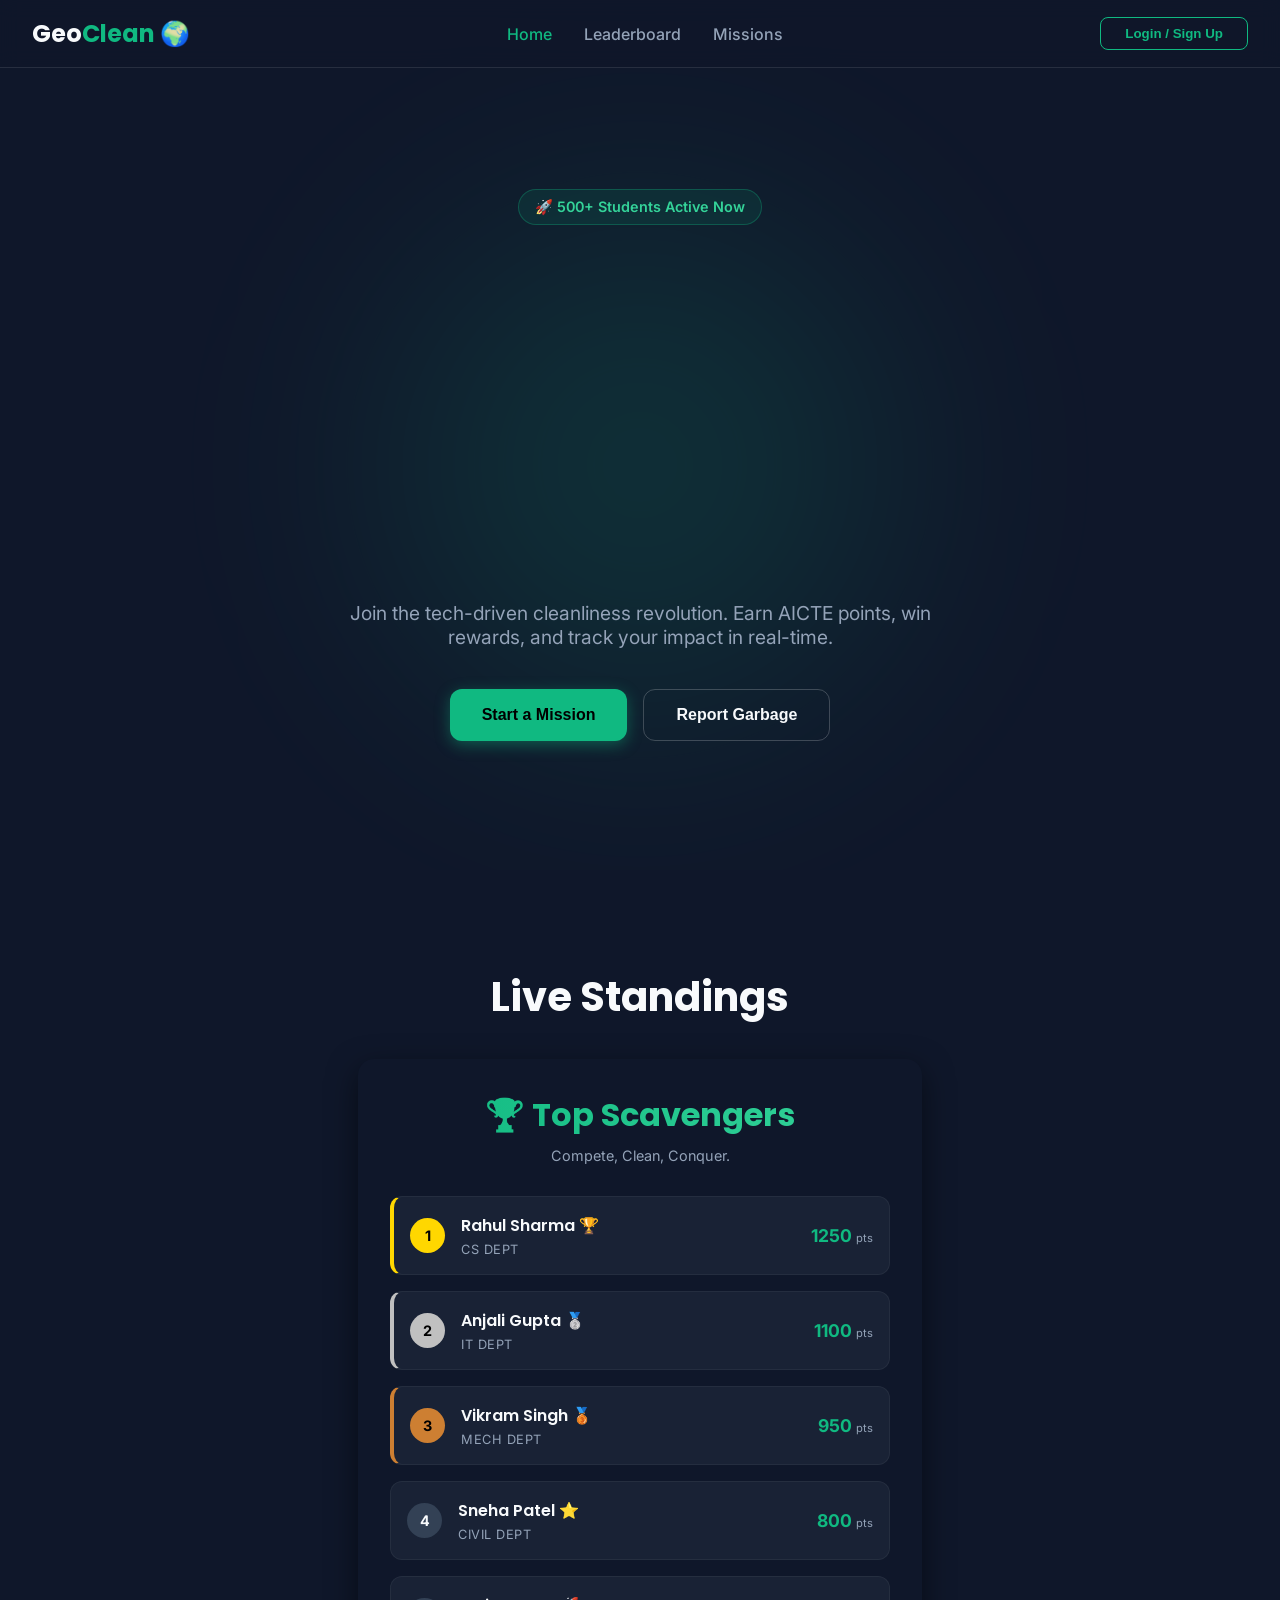
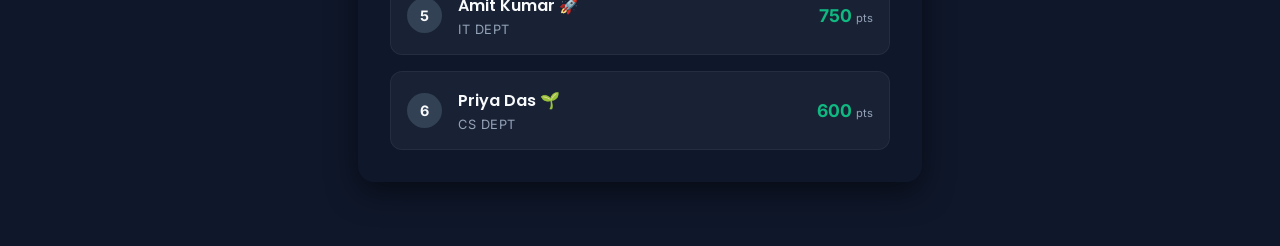
==== index.html @ 72dddaff "First commit - GeoClean Frontend" ====
<!DOCTYPE html>
<html lang="en">
<head>
    <meta charset="UTF-8">
    <meta name="viewport" content="width=device-width, initial-scale=1.0">
    <title>GeoClean | Clean Your City</title>
    
    <link rel="preconnect" href="https://fonts.googleapis.com">
    <link rel="preconnect" href="https://fonts.gstatic.com" crossorigin>
    <link href="https://fonts.googleapis.com/css2?family=Inter:wght@400;500;600&family=Poppins:wght@600;700;800&display=swap" rel="stylesheet">
    
    <link rel="stylesheet" href="style.css">
</head>
<body>

    <nav class="navbar">
        <div class="logo">
            Geo<span class="highlight">Clean</span> 🌍
        </div>
        <div class="nav-links">
            <a href="#home" class="active">Home</a>
            <a href="#leaderboard">Leaderboard</a>
            <a href="#missions">Missions</a>
        </div>
        <button class="login-btn">Login / Sign Up</button>
    </nav>

    <section class="hero-container" id="home">
        <div class="glow-blob"></div>

        <div class="hero-content">
            <span class="badge">🚀 500+ Students Active Now</span>

            <div class="headline-wrapper">
                
                <div class="slogan-slide slide-1">
                    <h1>Clean Your City.<br><span class="gradient-text">Build Your Legacy.</span></h1>
                </div>
                
                <div class="slogan-slide slide-2">
                    <h1>Spot the Waste.<br><span class="gradient-text">Spark the Change.</span></h1>
                </div>
                
                <div class="slogan-slide slide-3">
                    <h1>Report. Clean.<br><span class="gradient-text">Celebrate.</span></h1>
                </div>

                <div class="slogan-slide slide-4">
                    <h1>Together for a<br><span class="gradient-text">Trash-Free Tomorrow.</span></h1>
                </div>

                <div class="slogan-slide slide-5">
                    <h1>Your Click Can<br><span class="gradient-text">Clean the City.</span></h1>
                </div>

                <div class="slogan-slide slide-6">
                    <h1>Turn Garbage<br><span class="gradient-text">Into Glory.</span></h1>
                </div>

                <div class="slogan-slide slide-7">
                    <h1>Be the Hero<br><span class="gradient-text">Your City Needs.</span></h1>
                </div>

            </div>
            <p class="hero-subtext">
                Join the tech-driven cleanliness revolution. Earn AICTE points, 
                win rewards, and track your impact in real-time.
            </p>
            
            <div class="cta-buttons">
                <button class="btn-primary">Start a Mission</button>
                <button class="btn-secondary">Report Garbage</button>
            </div>
        </div>
    </section>

    <section id="leaderboard" class="leaderboard-section">
        <h2 class="section-title">Live Standings</h2>
        
        <div class="leaderboard-container">
            <div class="leaderboard-header">
                <h2>🏆 Top Scavengers</h2>
                <p>Compete, Clean, Conquer.</p>
            </div>
      
            <div class="leaderboard-list">
                <div class="leaderboard-card top-rank gold">
                    <div class="rank-badge">1</div>
                    <div class="user-info">
                        <h3 class="user-name">Rahul Sharma 🏆</h3>
                        <span class="user-dept">CS Dept</span>
                    </div>
                    <div class="user-points">1250 <span>pts</span></div>
                </div>

                <div class="leaderboard-card top-rank silver">
                    <div class="rank-badge">2</div>
                    <div class="user-info">
                        <h3 class="user-name">Anjali Gupta 🥈</h3>
                        <span class="user-dept">IT Dept</span>
                    </div>
                    <div class="user-points">1100 <span>pts</span></div>
                </div>

                <div class="leaderboard-card top-rank bronze">
                    <div class="rank-badge">3</div>
                    <div class="user-info">
                        <h3 class="user-name">Vikram Singh 🥉</h3>
                        <span class="user-dept">Mech Dept</span>
                    </div>
                    <div class="user-points">950 <span>pts</span></div>
                </div>

                <div class="leaderboard-card">
                    <div class="rank-badge">4</div>
                    <div class="user-info">
                        <h3 class="user-name">Sneha Patel ⭐</h3>
                        <span class="user-dept">Civil Dept</span>
                    </div>
                    <div class="user-points">800 <span>pts</span></div>
                </div>

                <div class="leaderboard-card">
                    <div class="rank-badge">5</div>
                    <div class="user-info">
                        <h3 class="user-name">Amit Kumar 🚀</h3>
                        <span class="user-dept">IT Dept</span>
                    </div>
                    <div class="user-points">750 <span>pts</span></div>
                </div>

                <div class="leaderboard-card">
                    <div class="rank-badge">6</div>
                    <div class="user-info">
                        <h3 class="user-name">Priya Das 🌱</h3>
                        <span class="user-dept">CS Dept</span>
                    </div>
                    <div class="user-points">600 <span>pts</span></div>
                </div>

            </div>
        </div>
    </section>

</body>
</html>
---- style.css ----
/* =========================================
   1. GLOBAL VARIABLES & RESET
   ========================================= */
   :root {
    --bg-dark: #0F172A;       /* Slate 900 */
    --primary-green: #10B981; /* Emerald 500 */
    --neon-green: #34D399;    /* Bright Green for Glows */
    --text-white: #F8FAFC;
    --text-gray: #94A3B8;
    --glass-bg: rgba(30, 41, 59, 0.7);
    
    /* Leaderboard Colors */
    --card-bg: #1E293B;       /* Slate 800 */
    --gold: #FFD700;
    --silver: #C0C0C0;
    --bronze: #CD7F32;
}

body {
    margin: 0;
    padding: 0;
    font-family: 'Inter', sans-serif;
    background-color: var(--bg-dark);
    color: var(--text-white);
    overflow-x: hidden;
}

h1, h2, h3 {
    font-family: 'Poppins', sans-serif;
}

/* Scrollbar Styling */
::-webkit-scrollbar { width: 8px; }
::-webkit-scrollbar-track { background: var(--bg-dark); }
::-webkit-scrollbar-thumb { background: var(--primary-green); border-radius: 4px; }


/* =========================================
   2. NAVBAR STYLES
   ========================================= */
.navbar {
    display: flex;
    justify-content: space-between;
    align-items: center;
    padding: 1rem 2rem;
    position: fixed;
    top: 0;
    width: 100%;
    z-index: 1000;
    background: rgba(15, 23, 42, 0.8);
    backdrop-filter: blur(10px);
    border-bottom: 1px solid rgba(255, 255, 255, 0.1);
    box-sizing: border-box;
}

.logo {
    font-family: 'Poppins', sans-serif;
    font-size: 1.5rem;
    font-weight: 700;
    color: var(--text-white);
}

.highlight { color: var(--primary-green); }

.nav-links { display: flex; gap: 2rem; }

.nav-links a {
    text-decoration: none;
    color: var(--text-gray);
    font-weight: 500;
    transition: color 0.3s;
}

.nav-links a:hover, .nav-links a.active { color: var(--primary-green); }

.login-btn {
    background: transparent;
    border: 1px solid var(--primary-green);
    color: var(--primary-green);
    padding: 0.5rem 1.5rem;
    border-radius: 8px;
    cursor: pointer;
    font-weight: 600;
    transition: all 0.3s;
}

.login-btn:hover { background: var(--primary-green); color: #000; }


/* =========================================
   3. HERO SECTION STYLES
   ========================================= */
.hero-container {
    height: 90vh;
    display: flex;
    align-items: center;
    justify-content: center;
    text-align: center;
    position: relative;
    overflow: hidden;
    padding-top: 60px;
}

/* Glowing Background Blob */
.glow-blob {
    position: absolute;
    width: 500px;
    height: 500px;
    background: var(--primary-green);
    border-radius: 50%;
    filter: blur(120px);
    opacity: 0.15;
    z-index: -1;
    animation: float 6s ease-in-out infinite;
}

@keyframes float {
    0% { transform: translateY(0px); }
    50% { transform: translateY(-20px); }
    100% { transform: translateY(0px); }
}

.badge {
    display: inline-block;
    background: rgba(16, 185, 129, 0.1);
    color: var(--neon-green);
    padding: 0.5rem 1rem;
    border-radius: 50px;
    font-size: 0.9rem;
    font-weight: 600;
    margin-bottom: 1.5rem;
    border: 1px solid rgba(16, 185, 129, 0.3);
}

/* =========================================
   4. TEXT ANIMATION (FIXED HEIGHT)
   ========================================= */
.headline-wrapper {
    position: relative;
    height: 320px; /* INCREASED HEIGHT TO FIX OVERLAP */
    width: 100%;
    display: flex;
    justify-content: center;
    align-items: center;
    margin-bottom: 2rem;
}

.slogan-slide {
    position: absolute;
    width: 100%;
    opacity: 0;
    animation: cycleSlogans 28s linear infinite; 
}

h1 {
    font-size: 4rem;
    line-height: 1.2;
    margin: 0;
}

/* Responsive adjustment for smaller screens */
@media (max-width: 1024px) {
    h1 {
        font-size: 3rem;
    }
    .headline-wrapper {
        height: 240px; /* Smaller height for smaller font */
    }
}

.gradient-text {
    background: linear-gradient(to right, #34D399, #22D3EE);
    -webkit-background-clip: text;
    -webkit-text-fill-color: transparent;
}

@keyframes cycleSlogans {
    0% { opacity: 0; transform: translateY(30px) scale(0.9); filter: blur(10px); }
    2% { opacity: 1; transform: translateY(0) scale(1); filter: blur(0); }
    12% { opacity: 1; transform: translateY(0) scale(1); filter: blur(0); }
    14% { opacity: 0; transform: translateY(-30px) scale(1); filter: blur(10px); }
    100% { opacity: 0; transform: translateY(-30px); }
}

.slide-1 { animation-delay: 0s; }
.slide-2 { animation-delay: 4s; }
.slide-3 { animation-delay: 8s; }
.slide-4 { animation-delay: 12s; }
.slide-5 { animation-delay: 16s; }
.slide-6 { animation-delay: 20s; }
.slide-7 { animation-delay: 24s; }


.hero-subtext {
    color: var(--text-gray);
    font-size: 1.2rem;
    max-width: 600px;
    margin: 0 auto 2.5rem auto;
}

.cta-buttons {
    display: flex;
    gap: 1rem;
    justify-content: center;
}

.btn-primary {
    background: var(--primary-green);
    color: #000;
    border: none;
    padding: 1rem 2rem;
    border-radius: 12px;
    font-size: 1rem;
    font-weight: 700;
    cursor: pointer;
    box-shadow: 0 4px 15px rgba(16, 185, 129, 0.4);
    transition: transform 0.2s;
}

.btn-primary:hover { transform: scale(1.05); }

.btn-secondary {
    background: transparent;
    color: var(--text-white);
    border: 1px solid rgba(255,255,255,0.2);
    padding: 1rem 2rem;
    border-radius: 12px;
    font-size: 1rem;
    font-weight: 600;
    cursor: pointer;
    transition: background 0.3s;
}

.btn-secondary:hover { background: rgba(255,255,255,0.1); }


/* =========================================
   5. LEADERBOARD STYLES
   ========================================= */
.leaderboard-section {
    padding: 4rem 1rem;
}

.section-title {
    text-align: center;
    font-size: 2.5rem;
    margin-bottom: 2rem;
}

.leaderboard-container {
    background-color: var(--bg-dark);
    color: var(--text-white);
    padding: 2rem;
    border-radius: 16px;
    max-width: 500px;
    margin: 0 auto;
    box-shadow: 0 10px 30px rgba(0, 0, 0, 0.5);
}

.leaderboard-header {
    text-align: center;
    margin-bottom: 2rem;
}

.leaderboard-header h2 {
    font-size: 2rem;
    margin: 0;
    background: linear-gradient(to right, var(--primary-green), #34d399);
    -webkit-background-clip: text;
    -webkit-text-fill-color: transparent;
    font-weight: 700;
}

.leaderboard-header p {
    color: var(--text-gray);
    font-size: 0.9rem;
    margin-top: 0.5rem;
}

.leaderboard-list {
    display: flex;
    flex-direction: column;
    gap: 1rem;
}

.leaderboard-card {
    display: flex;
    align-items: center;
    background: rgba(30, 41, 59, 0.7);
    backdrop-filter: blur(10px);
    padding: 1rem;
    border-radius: 12px;
    border: 1px solid rgba(255, 255, 255, 0.05);
    transition: transform 0.2s ease, box-shadow 0.2s ease;
    cursor: pointer;
}

.leaderboard-card:hover {
    transform: translateY(-3px);
    box-shadow: 0 5px 15px rgba(16, 185, 129, 0.2);
    border-color: var(--primary-green);
}

.rank-badge {
    width: 35px;
    height: 35px;
    display: flex;
    align-items: center;
    justify-content: center;
    background-color: #334155;
    border-radius: 50%;
    font-weight: bold;
    margin-right: 1rem;
    font-size: 0.9rem;
}

/* Top 3 Special Colors */
.top-rank.gold { border-left: 4px solid var(--gold); }
.top-rank.gold .rank-badge { background-color: var(--gold); color: black; }

.top-rank.silver { border-left: 4px solid var(--silver); }
.top-rank.silver .rank-badge { background-color: var(--silver); color: black; }

.top-rank.bronze { border-left: 4px solid var(--bronze); }
.top-rank.bronze .rank-badge { background-color: var(--bronze); color: black; }

.user-info { flex-grow: 1; }

.user-name {
    margin: 0;
    font-size: 1rem;
    font-weight: 600;
}

.user-dept {
    font-size: 0.8rem;
    color: var(--text-gray);
    text-transform: uppercase;
    letter-spacing: 0.5px;
}

.user-points {
    font-weight: 700;
    color: var(--primary-green);
    font-size: 1.1rem;
}

.user-points span {
    font-size: 0.7rem;
    color: var(--text-gray);
    font-weight: 400;
}
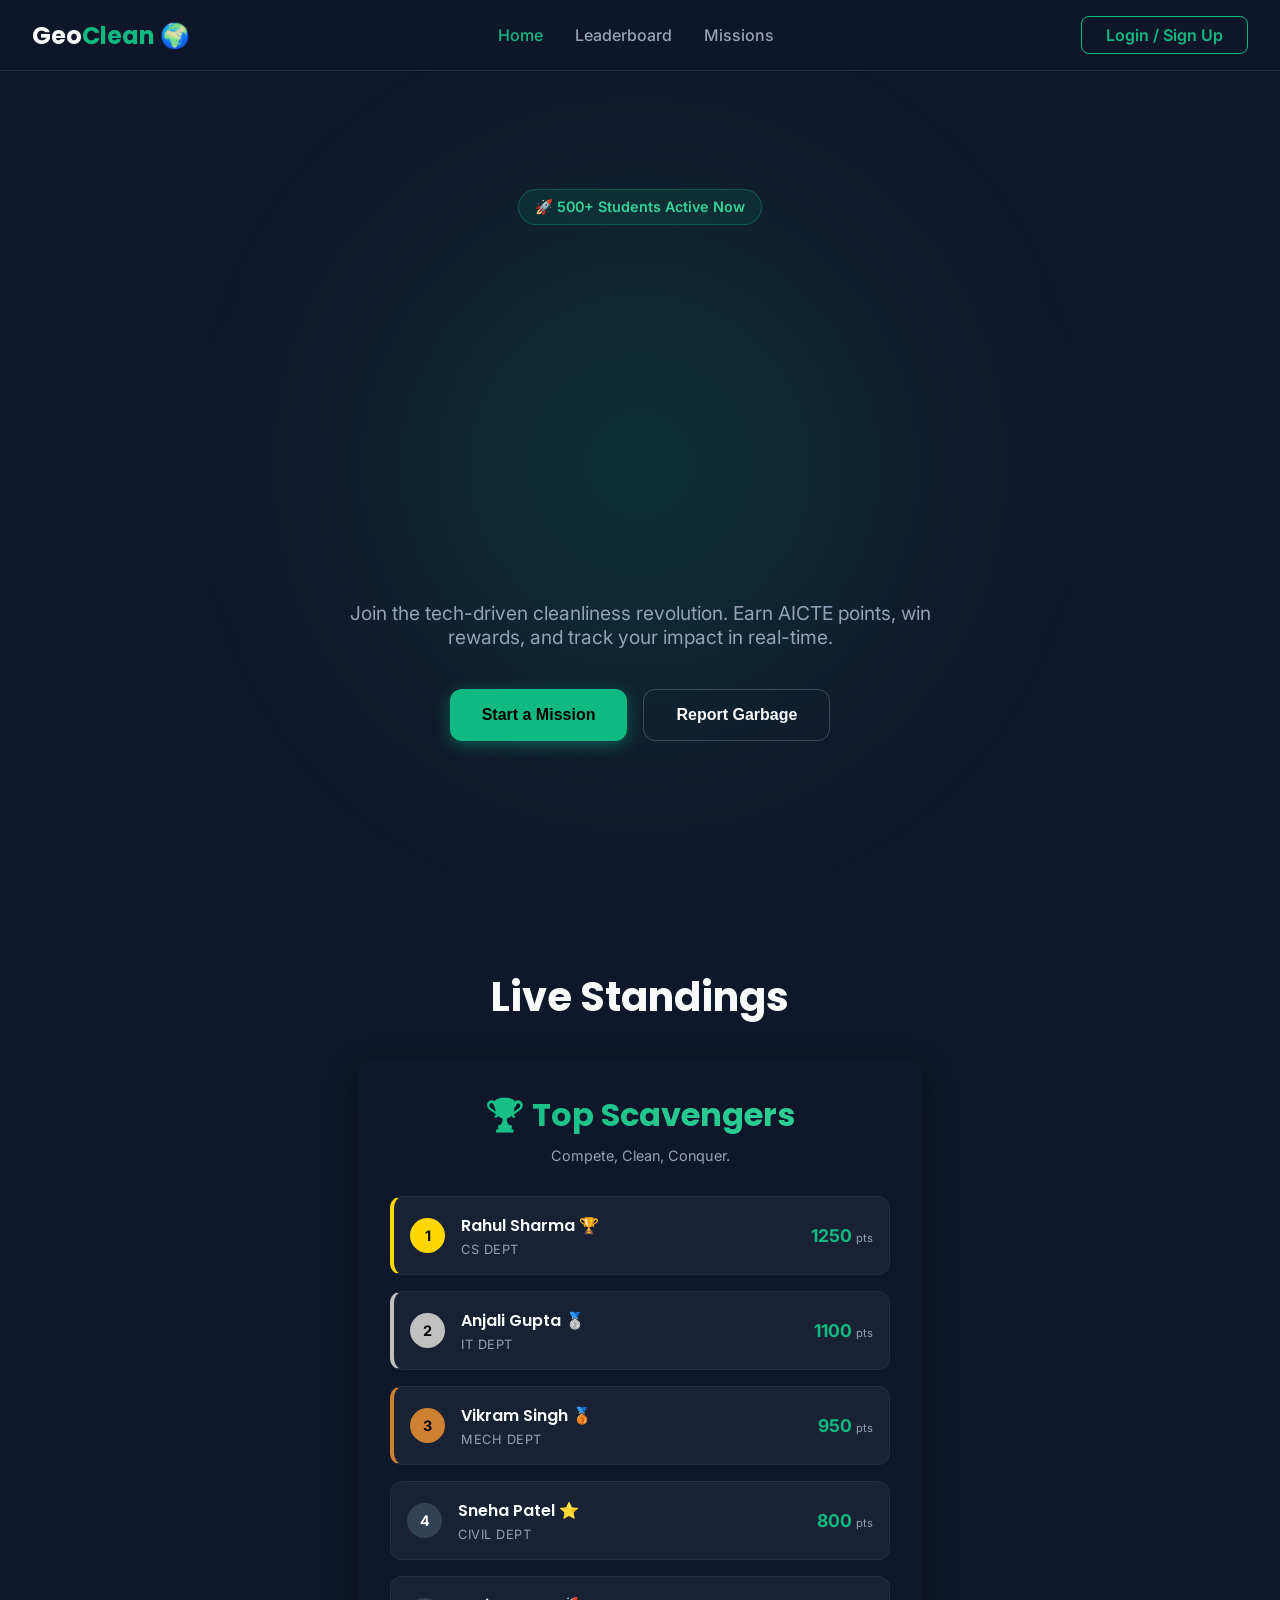
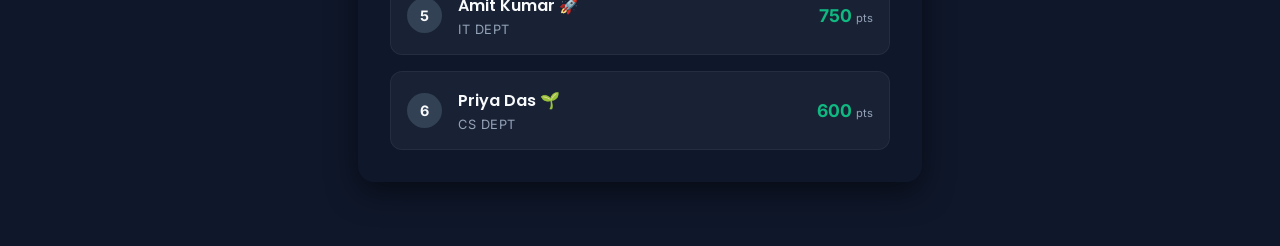
==== commit ffb06d7b: "Added Login and Registration Pages" ====
--- a/index.html
+++ b/index.html
@@ -22,7 +22,7 @@
             <a href="#leaderboard">Leaderboard</a>
             <a href="#missions">Missions</a>
         </div>
-        <button class="login-btn">Login / Sign Up</button>
+        <a href="auth.html" class="login-btn" style="text-decoration: none;">Login / Sign Up</a>
     </nav>
 
     <section class="hero-container" id="home">
--- a/style.css
+++ b/style.css
@@ -82,6 +82,7 @@
     cursor: pointer;
     font-weight: 600;
     transition: all 0.3s;
+    font-family: 'Inter', sans-serif; /* Ensure font matches */
 }
 
 .login-btn:hover { background: var(--primary-green); color: #000; }
@@ -137,7 +138,8 @@
    ========================================= */
 .headline-wrapper {
     position: relative;
-    height: 320px; /* INCREASED HEIGHT TO FIX OVERLAP */
+    /* Height increased to 320px to prevent text overlap */
+    height: 320px; 
     width: 100%;
     display: flex;
     justify-content: center;
@@ -158,14 +160,15 @@
     margin: 0;
 }
 
-/* Responsive adjustment for smaller screens */
+/* Responsive Font Sizes */
 @media (max-width: 1024px) {
-    h1 {
-        font-size: 3rem;
-    }
-    .headline-wrapper {
-        height: 240px; /* Smaller height for smaller font */
-    }
+    h1 { font-size: 3rem; }
+    .headline-wrapper { height: 240px; }
+}
+
+@media (max-width: 768px) {
+    h1 { font-size: 2.5rem; }
+    .headline-wrapper { height: 200px; }
 }
 
 .gradient-text {
@@ -349,4 +352,130 @@
     font-size: 0.7rem;
     color: var(--text-gray);
     font-weight: 400;
+}
+
+
+/* =========================================
+   6. AUTHENTICATION (LOGIN) PAGE STYLES
+   ========================================= */
+
+/* Center everything on the screen */
+.auth-body {
+    height: 100vh;
+    display: flex;
+    align-items: center;
+    justify-content: center;
+    background-color: var(--bg-dark);
+    position: relative;
+    overflow: hidden;
+}
+
+/* Two glow blobs for extra effect */
+.blob-1 { top: -10%; left: -10%; }
+.blob-2 { bottom: -10%; right: -10%; animation-delay: 2s; }
+
+.auth-container {
+    width: 100%;
+    max-width: 400px;
+    padding: 1rem;
+    z-index: 10;
+}
+
+.auth-card {
+    background: rgba(30, 41, 59, 0.6); /* Glass effect */
+    backdrop-filter: blur(20px);
+    border: 1px solid rgba(255, 255, 255, 0.1);
+    padding: 2.5rem;
+    border-radius: 20px;
+    box-shadow: 0 20px 50px rgba(0, 0, 0, 0.5);
+    animation: fadeUp 0.6s ease-out;
+}
+
+@keyframes fadeUp {
+    from { opacity: 0; transform: translateY(20px); }
+    to { opacity: 1; transform: translateY(0); }
+}
+
+.auth-form h2 {
+    margin: 0 0 0.5rem 0;
+    font-size: 1.8rem;
+    color: var(--text-white);
+}
+
+.auth-subtitle {
+    color: var(--text-gray);
+    margin-bottom: 2rem;
+    font-size: 0.9rem;
+}
+
+/* Inputs */
+.input-group {
+    margin-bottom: 1.2rem;
+    text-align: left;
+}
+
+.input-group label {
+    display: block;
+    color: var(--text-gray);
+    font-size: 0.85rem;
+    margin-bottom: 0.5rem;
+}
+
+.input-group input, 
+.input-group select {
+    width: 100%;
+    background: rgba(15, 23, 42, 0.8);
+    border: 1px solid rgba(255, 255, 255, 0.1);
+    padding: 0.8rem;
+    border-radius: 8px;
+    color: white;
+    font-family: 'Inter', sans-serif;
+    outline: none;
+    transition: border-color 0.3s;
+    box-sizing: border-box; /* Fixes padding issues */
+}
+
+.input-group input:focus,
+.input-group select:focus {
+    border-color: var(--primary-green);
+}
+
+/* Button & Links */
+.full-width {
+    width: 100%;
+    margin-top: 1rem;
+    padding: 1rem;
+}
+
+.form-actions {
+    display: flex;
+    justify-content: space-between;
+    align-items: center;
+    font-size: 0.85rem;
+    margin-bottom: 1.5rem;
+    color: var(--text-gray);
+}
+
+.forgot-pass {
+    color: var(--primary-green);
+    text-decoration: none;
+}
+
+.switch-text {
+    text-align: center;
+    margin-top: 1.5rem;
+    font-size: 0.9rem;
+    color: var(--text-gray);
+}
+
+.switch-text a {
+    color: var(--primary-green);
+    font-weight: 600;
+    text-decoration: none;
+    cursor: pointer;
+}
+
+/* Helper Class to Hide Forms */
+.hidden {
+    display: none;
 }
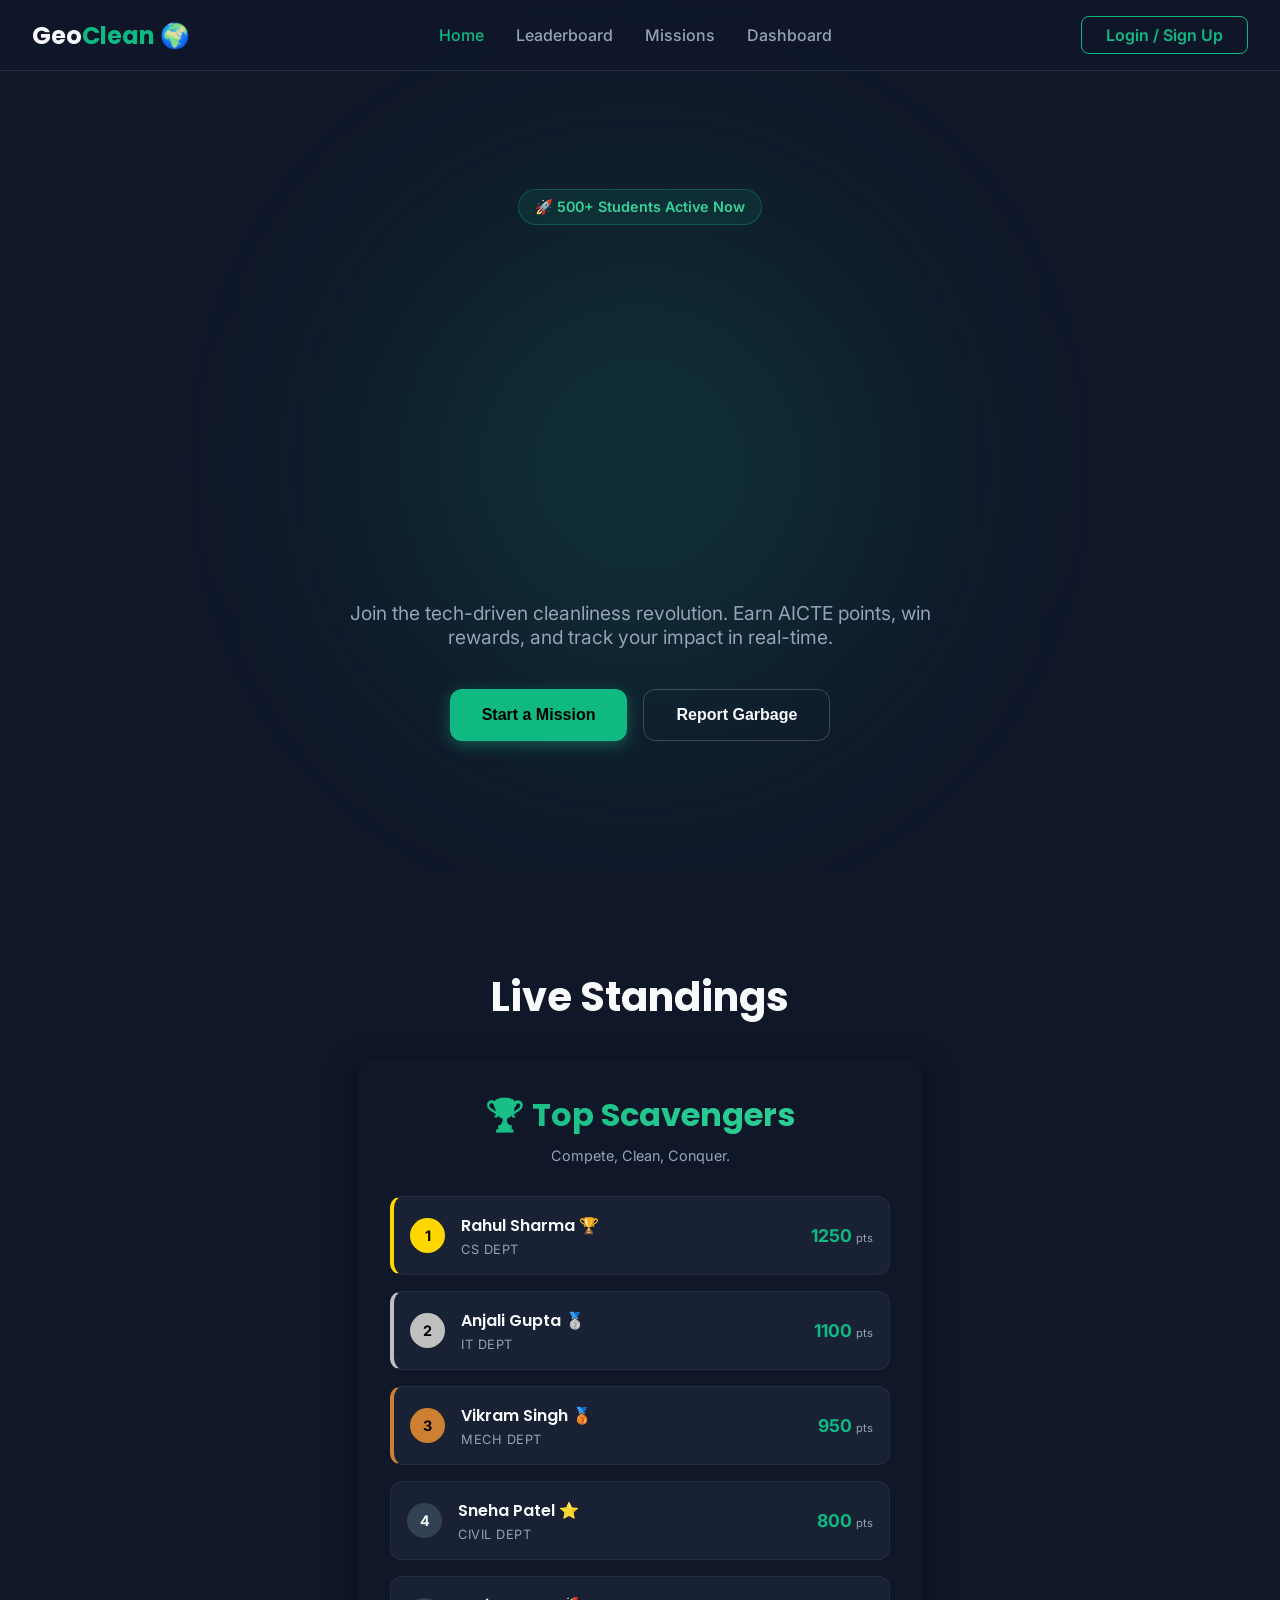
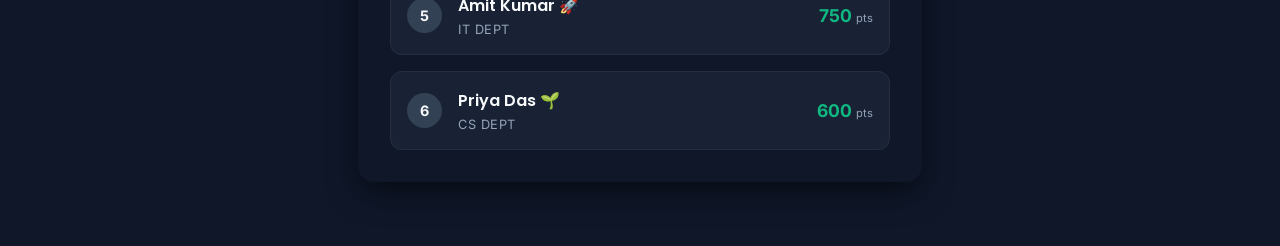
==== commit b974ad88: "Added map.html (Nerul interactive map) and linked in dashboard" ====
--- a/index.html
+++ b/index.html
@@ -21,6 +21,8 @@
             <a href="#home" class="active">Home</a>
             <a href="#leaderboard">Leaderboard</a>
             <a href="#missions">Missions</a>
+            <a href="dashboard.html">Dashboard</a>
+
         </div>
         <a href="auth.html" class="login-btn" style="text-decoration: none;">Login / Sign Up</a>
     </nav>
--- a/style.css
+++ b/style.css
@@ -2,7 +2,7 @@
    1. GLOBAL VARIABLES & RESET
    ========================================= */
    :root {
-    --bg-dark: #0F172A;       /* Slate 900 */
+    --bg-dark: hsl(222, 47%, 11%);       /* Slate 900 */
     --primary-green: #10B981; /* Emerald 500 */
     --neon-green: #34D399;    /* Bright Green for Glows */
     --text-white: #F8FAFC;
@@ -478,4 +478,5 @@
 /* Helper Class to Hide Forms */
 .hidden {
     display: none;
-}+}
+
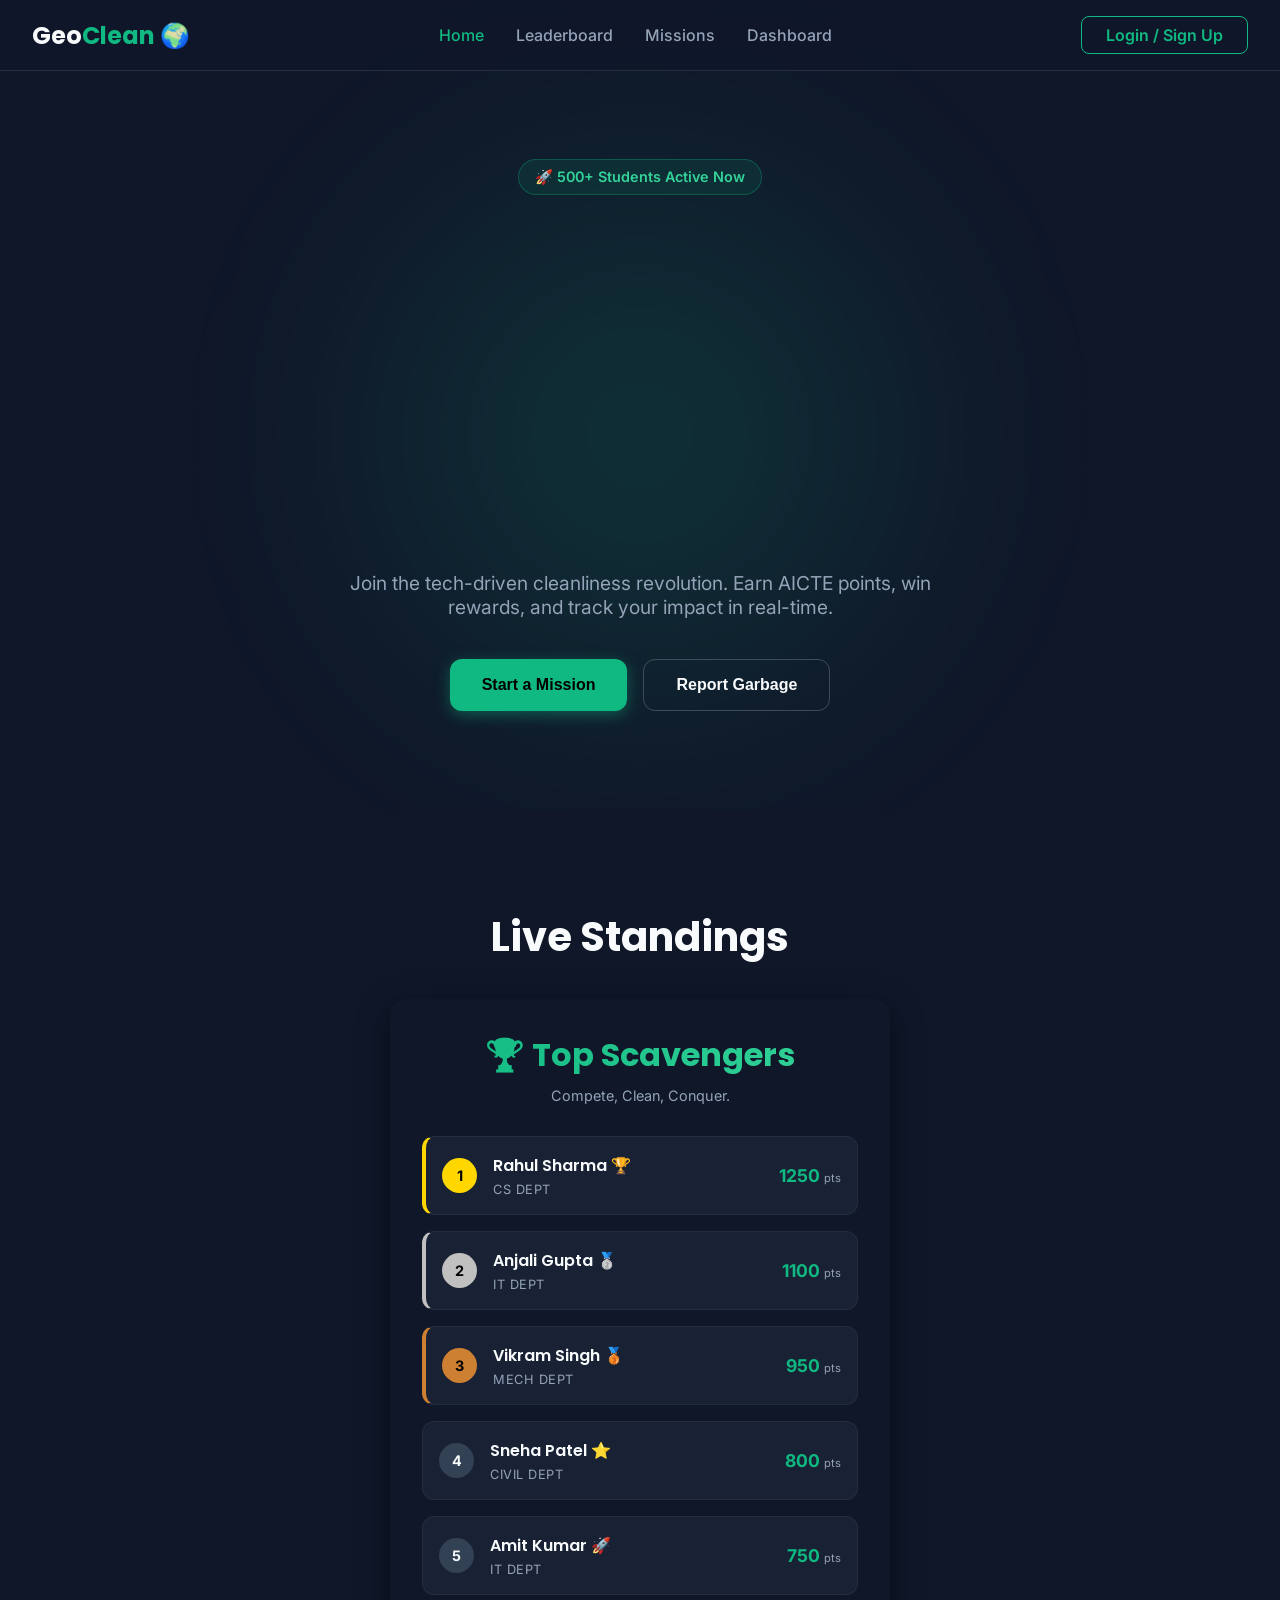
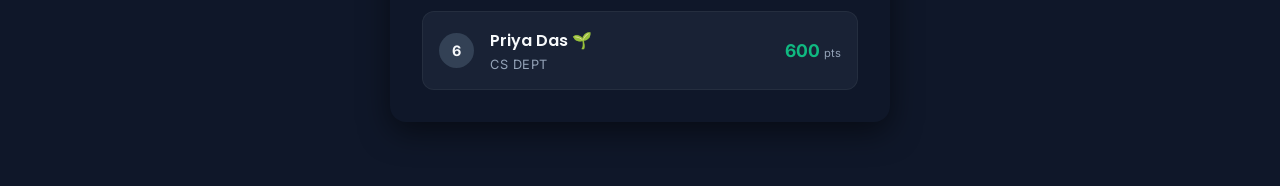
==== commit 2c5d264c: "Changed the stylesheet format and added authentication UI with password validation and error handlin" ====
--- a/index.html
+++ b/index.html
@@ -1,148 +1,173 @@
-<!DOCTYPE html>
+<!doctype html>
 <html lang="en">
-<head>
-    <meta charset="UTF-8">
-    <meta name="viewport" content="width=device-width, initial-scale=1.0">
+  <head>
+    <meta charset="UTF-8" />
+    <meta name="viewport" content="width=device-width, initial-scale=1.0" />
     <title>GeoClean | Clean Your City</title>
-    
-    <link rel="preconnect" href="https://fonts.googleapis.com">
-    <link rel="preconnect" href="https://fonts.gstatic.com" crossorigin>
-    <link href="https://fonts.googleapis.com/css2?family=Inter:wght@400;500;600&family=Poppins:wght@600;700;800&display=swap" rel="stylesheet">
-    
-    <link rel="stylesheet" href="style.css">
-</head>
-<body>
 
+    <link rel="preconnect" href="https://fonts.googleapis.com" />
+    <link rel="preconnect" href="https://fonts.gstatic.com" crossorigin />
+    <link
+      href="https://fonts.googleapis.com/css2?family=Inter:wght@400;500;600&family=Poppins:wght@600;700;800&display=swap"
+      rel="stylesheet"
+    />
+
+    <!-- <link rel="stylesheet" href="style.css"> -->
+    <link rel="stylesheet" href="css/theme.css" />
+    <link rel="stylesheet" href="css/base.css" />
+    <link rel="stylesheet" href="css/components.css" />
+    <link rel="stylesheet" href="css/index.css" />
+  </head>
+  <body>
     <nav class="navbar">
-        <div class="logo">
-            Geo<span class="highlight">Clean</span> 🌍
-        </div>
-        <div class="nav-links">
-            <a href="#home" class="active">Home</a>
-            <a href="#leaderboard">Leaderboard</a>
-            <a href="#missions">Missions</a>
-            <a href="dashboard.html">Dashboard</a>
-
-        </div>
-        <a href="auth.html" class="login-btn" style="text-decoration: none;">Login / Sign Up</a>
+      <div class="logo">Geo<span class="highlight">Clean</span> 🌍</div>
+      <div class="nav-links">
+        <a href="#home" class="active">Home</a>
+        <a href="#leaderboard">Leaderboard</a>
+        <a href="#missions">Missions</a>
+        <a href="dashboard.html">Dashboard</a>
+      </div>
+      <a href="auth.html" class="login-btn" style="text-decoration: none"
+        >Login / Sign Up</a
+      >
     </nav>
 
     <section class="hero-container" id="home">
-        <div class="glow-blob"></div>
+      <div class="glow-blob"></div>
 
-        <div class="hero-content">
-            <span class="badge">🚀 500+ Students Active Now</span>
+      <div class="hero-content">
+        <span class="badge">🚀 500+ Students Active Now</span>
 
-            <div class="headline-wrapper">
-                
-                <div class="slogan-slide slide-1">
-                    <h1>Clean Your City.<br><span class="gradient-text">Build Your Legacy.</span></h1>
-                </div>
-                
-                <div class="slogan-slide slide-2">
-                    <h1>Spot the Waste.<br><span class="gradient-text">Spark the Change.</span></h1>
-                </div>
-                
-                <div class="slogan-slide slide-3">
-                    <h1>Report. Clean.<br><span class="gradient-text">Celebrate.</span></h1>
-                </div>
+        <div class="headline-wrapper">
+          <div class="slogan-slide slide-1">
+            <h1>
+              Clean Your City.<br /><span class="gradient-text"
+                >Build Your Legacy.</span
+              >
+            </h1>
+          </div>
 
-                <div class="slogan-slide slide-4">
-                    <h1>Together for a<br><span class="gradient-text">Trash-Free Tomorrow.</span></h1>
-                </div>
+          <div class="slogan-slide slide-2">
+            <h1>
+              Spot the Waste.<br /><span class="gradient-text"
+                >Spark the Change.</span
+              >
+            </h1>
+          </div>
 
-                <div class="slogan-slide slide-5">
-                    <h1>Your Click Can<br><span class="gradient-text">Clean the City.</span></h1>
-                </div>
+          <div class="slogan-slide slide-3">
+            <h1>
+              Report. Clean.<br /><span class="gradient-text">Celebrate.</span>
+            </h1>
+          </div>
 
-                <div class="slogan-slide slide-6">
-                    <h1>Turn Garbage<br><span class="gradient-text">Into Glory.</span></h1>
-                </div>
+          <div class="slogan-slide slide-4">
+            <h1>
+              Together for a<br /><span class="gradient-text"
+                >Trash-Free Tomorrow.</span
+              >
+            </h1>
+          </div>
 
-                <div class="slogan-slide slide-7">
-                    <h1>Be the Hero<br><span class="gradient-text">Your City Needs.</span></h1>
-                </div>
+          <div class="slogan-slide slide-5">
+            <h1>
+              Your Click Can<br /><span class="gradient-text"
+                >Clean the City.</span
+              >
+            </h1>
+          </div>
 
-            </div>
-            <p class="hero-subtext">
-                Join the tech-driven cleanliness revolution. Earn AICTE points, 
-                win rewards, and track your impact in real-time.
-            </p>
-            
-            <div class="cta-buttons">
-                <button class="btn-primary">Start a Mission</button>
-                <button class="btn-secondary">Report Garbage</button>
-            </div>
+          <div class="slogan-slide slide-6">
+            <h1>
+              Turn Garbage<br /><span class="gradient-text">Into Glory.</span>
+            </h1>
+          </div>
+
+          <div class="slogan-slide slide-7">
+            <h1>
+              Be the Hero<br /><span class="gradient-text"
+                >Your City Needs.</span
+              >
+            </h1>
+          </div>
         </div>
+        <p class="hero-subtext">
+          Join the tech-driven cleanliness revolution. Earn AICTE points, win
+          rewards, and track your impact in real-time.
+        </p>
+
+        <div class="cta-buttons">
+          <button class="btn-primary">Start a Mission</button>
+          <button class="btn-secondary">Report Garbage</button>
+        </div>
+      </div>
     </section>
 
     <section id="leaderboard" class="leaderboard-section">
-        <h2 class="section-title">Live Standings</h2>
-        
-        <div class="leaderboard-container">
-            <div class="leaderboard-header">
-                <h2>🏆 Top Scavengers</h2>
-                <p>Compete, Clean, Conquer.</p>
+      <h2 class="section-title">Live Standings</h2>
+
+      <div class="leaderboard-container">
+        <div class="leaderboard-header">
+          <h2>🏆 Top Scavengers</h2>
+          <p>Compete, Clean, Conquer.</p>
+        </div>
+
+        <div class="leaderboard-list">
+          <div class="leaderboard-card top-rank gold">
+            <div class="rank-badge">1</div>
+            <div class="user-info">
+              <h3 class="user-name">Rahul Sharma 🏆</h3>
+              <span class="user-dept">CS Dept</span>
             </div>
-      
-            <div class="leaderboard-list">
-                <div class="leaderboard-card top-rank gold">
-                    <div class="rank-badge">1</div>
-                    <div class="user-info">
-                        <h3 class="user-name">Rahul Sharma 🏆</h3>
-                        <span class="user-dept">CS Dept</span>
-                    </div>
-                    <div class="user-points">1250 <span>pts</span></div>
-                </div>
+            <div class="user-points">1250 <span>pts</span></div>
+          </div>
 
-                <div class="leaderboard-card top-rank silver">
-                    <div class="rank-badge">2</div>
-                    <div class="user-info">
-                        <h3 class="user-name">Anjali Gupta 🥈</h3>
-                        <span class="user-dept">IT Dept</span>
-                    </div>
-                    <div class="user-points">1100 <span>pts</span></div>
-                </div>
+          <div class="leaderboard-card top-rank silver">
+            <div class="rank-badge">2</div>
+            <div class="user-info">
+              <h3 class="user-name">Anjali Gupta 🥈</h3>
+              <span class="user-dept">IT Dept</span>
+            </div>
+            <div class="user-points">1100 <span>pts</span></div>
+          </div>
 
-                <div class="leaderboard-card top-rank bronze">
-                    <div class="rank-badge">3</div>
-                    <div class="user-info">
-                        <h3 class="user-name">Vikram Singh 🥉</h3>
-                        <span class="user-dept">Mech Dept</span>
-                    </div>
-                    <div class="user-points">950 <span>pts</span></div>
-                </div>
+          <div class="leaderboard-card top-rank bronze">
+            <div class="rank-badge">3</div>
+            <div class="user-info">
+              <h3 class="user-name">Vikram Singh 🥉</h3>
+              <span class="user-dept">Mech Dept</span>
+            </div>
+            <div class="user-points">950 <span>pts</span></div>
+          </div>
 
-                <div class="leaderboard-card">
-                    <div class="rank-badge">4</div>
-                    <div class="user-info">
-                        <h3 class="user-name">Sneha Patel ⭐</h3>
-                        <span class="user-dept">Civil Dept</span>
-                    </div>
-                    <div class="user-points">800 <span>pts</span></div>
-                </div>
+          <div class="leaderboard-card">
+            <div class="rank-badge">4</div>
+            <div class="user-info">
+              <h3 class="user-name">Sneha Patel ⭐</h3>
+              <span class="user-dept">Civil Dept</span>
+            </div>
+            <div class="user-points">800 <span>pts</span></div>
+          </div>
 
-                <div class="leaderboard-card">
-                    <div class="rank-badge">5</div>
-                    <div class="user-info">
-                        <h3 class="user-name">Amit Kumar 🚀</h3>
-                        <span class="user-dept">IT Dept</span>
-                    </div>
-                    <div class="user-points">750 <span>pts</span></div>
-                </div>
+          <div class="leaderboard-card">
+            <div class="rank-badge">5</div>
+            <div class="user-info">
+              <h3 class="user-name">Amit Kumar 🚀</h3>
+              <span class="user-dept">IT Dept</span>
+            </div>
+            <div class="user-points">750 <span>pts</span></div>
+          </div>
 
-                <div class="leaderboard-card">
-                    <div class="rank-badge">6</div>
-                    <div class="user-info">
-                        <h3 class="user-name">Priya Das 🌱</h3>
-                        <span class="user-dept">CS Dept</span>
-                    </div>
-                    <div class="user-points">600 <span>pts</span></div>
-                </div>
-
+          <div class="leaderboard-card">
+            <div class="rank-badge">6</div>
+            <div class="user-info">
+              <h3 class="user-name">Priya Das 🌱</h3>
+              <span class="user-dept">CS Dept</span>
             </div>
+            <div class="user-points">600 <span>pts</span></div>
+          </div>
         </div>
+      </div>
     </section>
-
-</body>
-</html>+  </body>
+</html>
--- a/css/theme.css
+++ b/css/theme.css
@@ -0,0 +1,14 @@
+:root {
+  --bg-dark: hsl(222, 47%, 11%); /* Slate 900 */
+  --primary-green: #10b981; /* Emerald 500 */
+  --neon-green: #34d399; /* Bright Green for Glows */
+  --text-white: #f8fafc;
+  --text-gray: #94a3b8;
+  --glass-bg: rgba(30, 41, 59, 0.7);
+
+  /* Leaderboard Colors */
+  --card-bg: #1e293b; /* Slate 800 */
+  --gold: #ffd700;
+  --silver: #c0c0c0;
+  --bronze: #cd7f32;
+}
--- a/css/base.css
+++ b/css/base.css
@@ -0,0 +1,30 @@
+* {
+  box-sizing: border-box;
+}
+
+body {
+  margin: 0;
+  padding: 0;
+  font-family: "Inter", sans-serif;
+  background-color: var(--bg-dark);
+  color: var(--text-white);
+  overflow-x: hidden;
+}
+
+h1,
+h2,
+h3 {
+  font-family: "Poppins", sans-serif;
+}
+
+/* Scrollbar Styling */
+::-webkit-scrollbar {
+  width: 8px;
+}
+::-webkit-scrollbar-track {
+  background: var(--bg-dark);
+}
+::-webkit-scrollbar-thumb {
+  background: var(--primary-green);
+  border-radius: 4px;
+}
--- a/css/components.css
+++ b/css/components.css
@@ -0,0 +1,59 @@
+.navbar {
+  display: flex;
+  justify-content: space-between;
+  align-items: center;
+  padding: 1rem 2rem;
+  position: fixed;
+  top: 0;
+  width: 100%;
+  z-index: 1000;
+  background: rgba(15, 23, 42, 0.8);
+  backdrop-filter: blur(10px);
+  border-bottom: 1px solid rgba(255, 255, 255, 0.1);
+  box-sizing: border-box;
+}
+
+.logo {
+  font-family: "Poppins", sans-serif;
+  font-size: 1.5rem;
+  font-weight: 700;
+  color: var(--text-white);
+}
+
+.highlight {
+  color: var(--primary-green);
+}
+
+.nav-links {
+  display: flex;
+  gap: 2rem;
+}
+
+.nav-links a {
+  text-decoration: none;
+  color: var(--text-gray);
+  font-weight: 500;
+  transition: color 0.3s;
+}
+
+.nav-links a:hover,
+.nav-links a.active {
+  color: var(--primary-green);
+}
+
+.login-btn {
+  background: transparent;
+  border: 1px solid var(--primary-green);
+  color: var(--primary-green);
+  padding: 0.5rem 1.5rem;
+  border-radius: 8px;
+  cursor: pointer;
+  font-weight: 600;
+  transition: all 0.3s;
+  font-family: "Inter", sans-serif; /* Ensure font matches */
+}
+
+.login-btn:hover {
+  background: var(--primary-green);
+  color: #000;
+}
--- a/css/index.css
+++ b/css/index.css
@@ -0,0 +1,324 @@
+.hero-container {
+  height: 90vh;
+  display: flex;
+  align-items: center;
+  justify-content: center;
+  text-align: center;
+  position: relative;
+  overflow: hidden;
+  padding-top: 60px;
+}
+
+/* Glowing Background Blob */
+.glow-blob {
+  position: absolute;
+  width: 500px;
+  height: 500px;
+  background: var(--primary-green);
+  border-radius: 50%;
+  filter: blur(120px);
+  opacity: 0.15;
+  z-index: -1;
+  animation: float 6s ease-in-out infinite;
+}
+
+@keyframes float {
+  0% {
+    transform: translateY(0px);
+  }
+  50% {
+    transform: translateY(-20px);
+  }
+  100% {
+    transform: translateY(0px);
+  }
+}
+
+.badge {
+  display: inline-block;
+  background: rgba(16, 185, 129, 0.1);
+  color: var(--neon-green);
+  padding: 0.5rem 1rem;
+  border-radius: 50px;
+  font-size: 0.9rem;
+  font-weight: 600;
+  margin-bottom: 1.5rem;
+  border: 1px solid rgba(16, 185, 129, 0.3);
+}
+
+.headline-wrapper {
+  position: relative;
+  /* Height increased to 320px to prevent text overlap */
+  height: 320px;
+  width: 100%;
+  display: flex;
+  justify-content: center;
+  align-items: center;
+  margin-bottom: 2rem;
+}
+
+.slogan-slide {
+  position: absolute;
+  width: 100%;
+  opacity: 0;
+  animation: cycleSlogans 28s linear infinite;
+}
+
+/* h1 {
+    font-size: 4rem;
+    line-height: 1.2;
+    margin: 0;
+} */
+
+/* Responsive Font Sizes */
+@media (max-width: 1024px) {
+  h1 {
+    font-size: 3rem;
+  }
+  .headline-wrapper {
+    height: 240px;
+  }
+}
+
+@media (max-width: 768px) {
+  h1 {
+    font-size: 2.5rem;
+  }
+  .headline-wrapper {
+    height: 200px;
+  }
+}
+
+.gradient-text {
+  background: linear-gradient(to right, #34d399, #22d3ee);
+  -webkit-background-clip: text;
+  -webkit-text-fill-color: transparent;
+}
+
+@keyframes cycleSlogans {
+  0% {
+    opacity: 0;
+    transform: translateY(30px) scale(0.9);
+    filter: blur(10px);
+  }
+  2% {
+    opacity: 1;
+    transform: translateY(0) scale(1);
+    filter: blur(0);
+  }
+  12% {
+    opacity: 1;
+    transform: translateY(0) scale(1);
+    filter: blur(0);
+  }
+  14% {
+    opacity: 0;
+    transform: translateY(-30px) scale(1);
+    filter: blur(10px);
+  }
+  100% {
+    opacity: 0;
+    transform: translateY(-30px);
+  }
+}
+
+.slide-1 {
+  animation-delay: 0s;
+}
+.slide-2 {
+  animation-delay: 4s;
+}
+.slide-3 {
+  animation-delay: 8s;
+}
+.slide-4 {
+  animation-delay: 12s;
+}
+.slide-5 {
+  animation-delay: 16s;
+}
+.slide-6 {
+  animation-delay: 20s;
+}
+.slide-7 {
+  animation-delay: 24s;
+}
+
+.hero-subtext {
+  color: var(--text-gray);
+  font-size: 1.2rem;
+  max-width: 600px;
+  margin: 0 auto 2.5rem auto;
+}
+
+.cta-buttons {
+  display: flex;
+  gap: 1rem;
+  justify-content: center;
+}
+
+.btn-primary {
+  background: var(--primary-green);
+  color: #000;
+  border: none;
+  padding: 1rem 2rem;
+  border-radius: 12px;
+  font-size: 1rem;
+  font-weight: 700;
+  cursor: pointer;
+  box-shadow: 0 4px 15px rgba(16, 185, 129, 0.4);
+  transition: transform 0.2s;
+}
+
+.btn-primary:hover {
+  transform: scale(1.05);
+}
+
+.btn-secondary {
+  background: transparent;
+  color: var(--text-white);
+  border: 1px solid rgba(255, 255, 255, 0.2);
+  padding: 1rem 2rem;
+  border-radius: 12px;
+  font-size: 1rem;
+  font-weight: 600;
+  cursor: pointer;
+  transition: background 0.3s;
+}
+
+.btn-secondary:hover {
+  background: rgba(255, 255, 255, 0.1);
+}
+
+.leaderboard-section {
+  padding: 4rem 1rem;
+}
+
+.section-title {
+  text-align: center;
+  font-size: 2.5rem;
+  margin-bottom: 2rem;
+}
+
+.leaderboard-container {
+  background-color: var(--bg-dark);
+  color: var(--text-white);
+  padding: 2rem;
+  border-radius: 16px;
+  max-width: 500px;
+  margin: 0 auto;
+  box-shadow: 0 10px 30px rgba(0, 0, 0, 0.5);
+}
+
+.leaderboard-header {
+  text-align: center;
+  margin-bottom: 2rem;
+}
+
+.leaderboard-header h2 {
+  font-size: 2rem;
+  margin: 0;
+  background: linear-gradient(to right, var(--primary-green), #34d399);
+  -webkit-background-clip: text;
+  -webkit-text-fill-color: transparent;
+  font-weight: 700;
+}
+
+.leaderboard-header p {
+  color: var(--text-gray);
+  font-size: 0.9rem;
+  margin-top: 0.5rem;
+}
+
+.leaderboard-list {
+  display: flex;
+  flex-direction: column;
+  gap: 1rem;
+}
+
+.leaderboard-card {
+  display: flex;
+  align-items: center;
+  background: rgba(30, 41, 59, 0.7);
+  backdrop-filter: blur(10px);
+  padding: 1rem;
+  border-radius: 12px;
+  border: 1px solid rgba(255, 255, 255, 0.05);
+  transition:
+    transform 0.2s ease,
+    box-shadow 0.2s ease;
+  cursor: pointer;
+}
+
+.leaderboard-card:hover {
+  transform: translateY(-3px);
+  box-shadow: 0 5px 15px rgba(16, 185, 129, 0.2);
+  border-color: var(--primary-green);
+}
+
+.rank-badge {
+  width: 35px;
+  height: 35px;
+  display: flex;
+  align-items: center;
+  justify-content: center;
+  background-color: #334155;
+  border-radius: 50%;
+  font-weight: bold;
+  margin-right: 1rem;
+  font-size: 0.9rem;
+}
+
+/* Top 3 Special Colors */
+.top-rank.gold {
+  border-left: 4px solid var(--gold);
+}
+.top-rank.gold .rank-badge {
+  background-color: var(--gold);
+  color: black;
+}
+
+.top-rank.silver {
+  border-left: 4px solid var(--silver);
+}
+.top-rank.silver .rank-badge {
+  background-color: var(--silver);
+  color: black;
+}
+
+.top-rank.bronze {
+  border-left: 4px solid var(--bronze);
+}
+.top-rank.bronze .rank-badge {
+  background-color: var(--bronze);
+  color: black;
+}
+
+.user-info {
+  flex-grow: 1;
+}
+
+.user-name {
+  margin: 0;
+  font-size: 1rem;
+  font-weight: 600;
+}
+
+.user-dept {
+  font-size: 0.8rem;
+  color: var(--text-gray);
+  text-transform: uppercase;
+  letter-spacing: 0.5px;
+}
+
+.user-points {
+  font-weight: 700;
+  color: var(--primary-green);
+  font-size: 1.1rem;
+}
+
+.user-points span {
+  font-size: 0.7rem;
+  color: var(--text-gray);
+  font-weight: 400;
+}
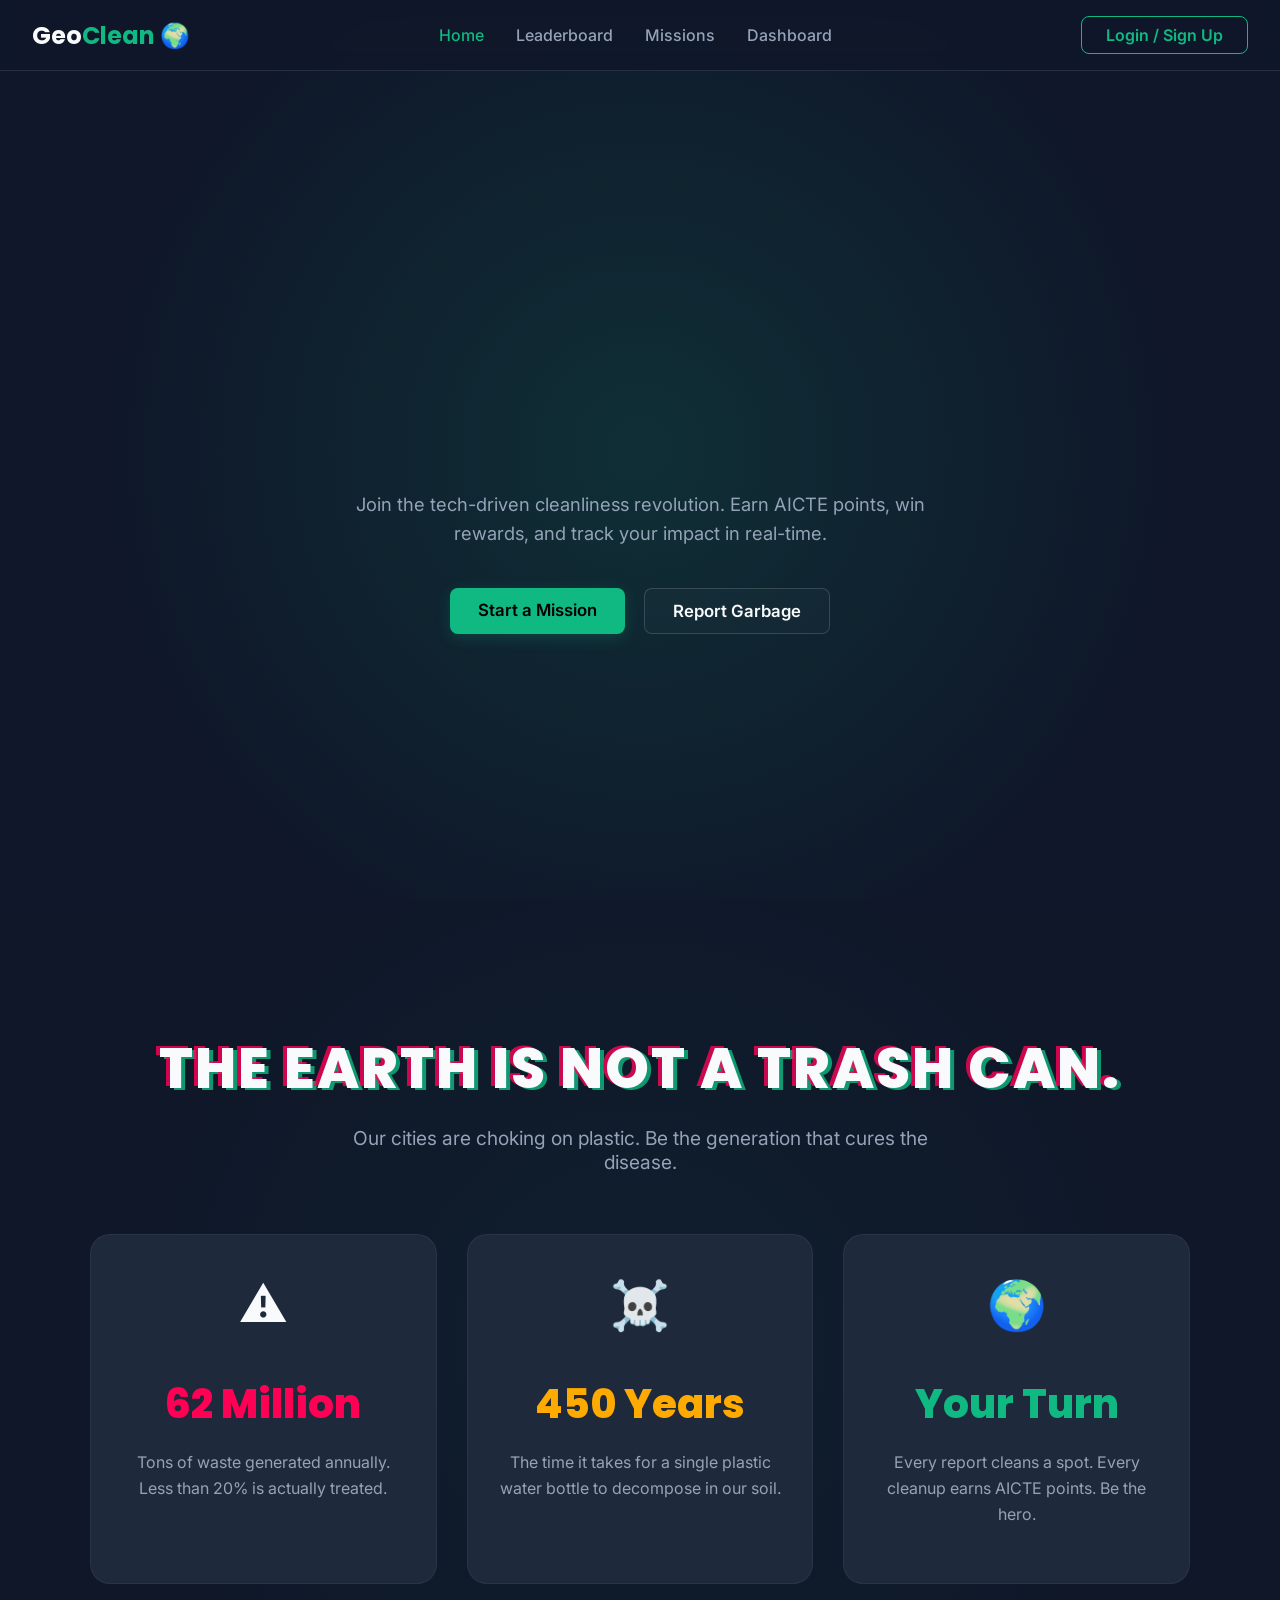
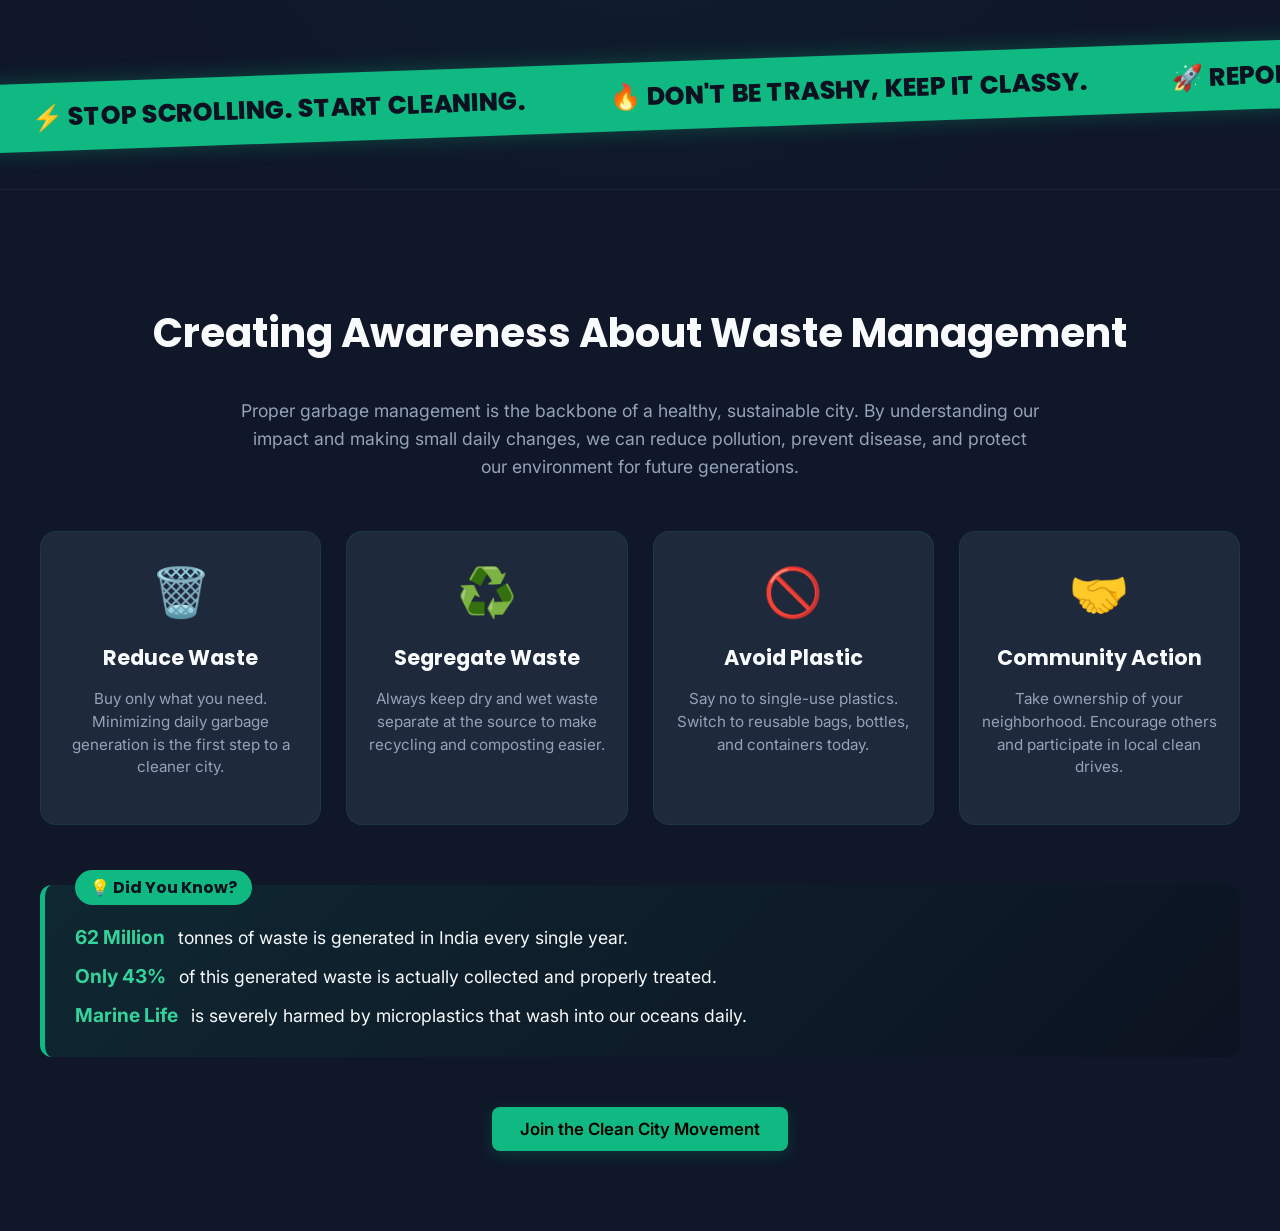
==== commit 8d287e0e: "Fixed bugs and added Awareness Section" ====
--- a/index.html
+++ b/index.html
@@ -12,7 +12,6 @@
       rel="stylesheet"
     />
 
-    <!-- <link rel="stylesheet" href="style.css"> -->
     <link rel="stylesheet" href="css/theme.css" />
     <link rel="stylesheet" href="css/base.css" />
     <link rel="stylesheet" href="css/components.css" />
@@ -23,151 +22,148 @@
       <div class="logo">Geo<span class="highlight">Clean</span> 🌍</div>
       <div class="nav-links">
         <a href="#home" class="active">Home</a>
-        <a href="#leaderboard">Leaderboard</a>
-        <a href="#missions">Missions</a>
+        <a href="leaderboard.html">Leaderboard</a>
+        <a href="missions.html">Missions</a>
         <a href="dashboard.html">Dashboard</a>
       </div>
-      <a href="auth.html" class="login-btn" style="text-decoration: none"
-        >Login / Sign Up</a
-      >
+      <a href="auth.html" class="login-btn" style="text-decoration: none">Login / Sign Up</a>
     </nav>
 
     <section class="hero-container" id="home">
       <div class="glow-blob"></div>
-
       <div class="hero-content">
-        <span class="badge">🚀 500+ Students Active Now</span>
 
         <div class="headline-wrapper">
           <div class="slogan-slide slide-1">
-            <h1>
-              Clean Your City.<br /><span class="gradient-text"
-                >Build Your Legacy.</span
-              >
-            </h1>
+            <h1>Clean Your City.<br /><span class="gradient-text">Build Your Legacy.</span></h1>
           </div>
-
           <div class="slogan-slide slide-2">
-            <h1>
-              Spot the Waste.<br /><span class="gradient-text"
-                >Spark the Change.</span
-              >
-            </h1>
+            <h1>Spot the Waste.<br /><span class="gradient-text">Spark the Change.</span></h1>
           </div>
-
           <div class="slogan-slide slide-3">
-            <h1>
-              Report. Clean.<br /><span class="gradient-text">Celebrate.</span>
-            </h1>
+            <h1>Report. Clean.<br /><span class="gradient-text">Celebrate.</span></h1>
           </div>
-
           <div class="slogan-slide slide-4">
-            <h1>
-              Together for a<br /><span class="gradient-text"
-                >Trash-Free Tomorrow.</span
-              >
-            </h1>
+            <h1>Together for a<br /><span class="gradient-text">Trash-Free Tomorrow.</span></h1>
           </div>
-
           <div class="slogan-slide slide-5">
-            <h1>
-              Your Click Can<br /><span class="gradient-text"
-                >Clean the City.</span
-              >
-            </h1>
+            <h1>Your Click Can<br /><span class="gradient-text">Clean the City.</span></h1>
           </div>
-
           <div class="slogan-slide slide-6">
-            <h1>
-              Turn Garbage<br /><span class="gradient-text">Into Glory.</span>
-            </h1>
+            <h1>Turn Garbage<br /><span class="gradient-text">Into Glory.</span></h1>
           </div>
-
           <div class="slogan-slide slide-7">
-            <h1>
-              Be the Hero<br /><span class="gradient-text"
-                >Your City Needs.</span
-              >
-            </h1>
+            <h1>Be the Hero<br /><span class="gradient-text">Your City Needs.</span></h1>
           </div>
         </div>
+        
         <p class="hero-subtext">
           Join the tech-driven cleanliness revolution. Earn AICTE points, win
           rewards, and track your impact in real-time.
         </p>
 
         <div class="cta-buttons">
-          <button class="btn-primary">Start a Mission</button>
+          <a href="missions.html" class="btn-primary">Start a Mission</a>
           <button class="btn-secondary">Report Garbage</button>
         </div>
       </div>
     </section>
 
-    <section id="leaderboard" class="leaderboard-section">
-      <h2 class="section-title">Live Standings</h2>
+    <section class="awareness-section">
+      <div class="awareness-header">
+        <h2 class="glitch-title" data-text="THE EARTH IS NOT A TRASH CAN.">THE EARTH IS NOT A TRASH CAN.</h2>
+        <p class="awareness-subtitle">Our cities are choking on plastic. Be the generation that cures the disease.</p>
+      </div>
 
-      <div class="leaderboard-container">
-        <div class="leaderboard-header">
-          <h2>🏆 Top Scavengers</h2>
-          <p>Compete, Clean, Conquer.</p>
+      <div class="impact-grid">
+        <div class="impact-card danger-glow">
+          <div class="icon-wrapper">⚠️</div>
+          <h3 class="impact-number">62 Million</h3>
+          <p class="impact-text">Tons of waste generated annually. Less than 20% is actually treated.</p>
         </div>
+        <div class="impact-card warning-glow">
+          <div class="icon-wrapper">☠️</div>
+          <h3 class="impact-number">450 Years</h3>
+          <p class="impact-text">The time it takes for a single plastic water bottle to decompose in our soil.</p>
+        </div>
+        <div class="impact-card action-glow">
+          <div class="icon-wrapper">🌍</div>
+          <h3 class="impact-number">Your Turn</h3>
+          <p class="impact-text">Every report cleans a spot. Every cleanup earns AICTE points. Be the hero.</p>
+        </div>
+      </div>
 
-        <div class="leaderboard-list">
-          <div class="leaderboard-card top-rank gold">
-            <div class="rank-badge">1</div>
-            <div class="user-info">
-              <h3 class="user-name">Rahul Sharma 🏆</h3>
-              <span class="user-dept">CS Dept</span>
-            </div>
-            <div class="user-points">1250 <span>pts</span></div>
-          </div>
-
-          <div class="leaderboard-card top-rank silver">
-            <div class="rank-badge">2</div>
-            <div class="user-info">
-              <h3 class="user-name">Anjali Gupta 🥈</h3>
-              <span class="user-dept">IT Dept</span>
-            </div>
-            <div class="user-points">1100 <span>pts</span></div>
-          </div>
-
-          <div class="leaderboard-card top-rank bronze">
-            <div class="rank-badge">3</div>
-            <div class="user-info">
-              <h3 class="user-name">Vikram Singh 🥉</h3>
-              <span class="user-dept">Mech Dept</span>
-            </div>
-            <div class="user-points">950 <span>pts</span></div>
-          </div>
-
-          <div class="leaderboard-card">
-            <div class="rank-badge">4</div>
-            <div class="user-info">
-              <h3 class="user-name">Sneha Patel ⭐</h3>
-              <span class="user-dept">Civil Dept</span>
-            </div>
-            <div class="user-points">800 <span>pts</span></div>
-          </div>
-
-          <div class="leaderboard-card">
-            <div class="rank-badge">5</div>
-            <div class="user-info">
-              <h3 class="user-name">Amit Kumar 🚀</h3>
-              <span class="user-dept">IT Dept</span>
-            </div>
-            <div class="user-points">750 <span>pts</span></div>
-          </div>
-
-          <div class="leaderboard-card">
-            <div class="rank-badge">6</div>
-            <div class="user-info">
-              <h3 class="user-name">Priya Das 🌱</h3>
-              <span class="user-dept">CS Dept</span>
-            </div>
-            <div class="user-points">600 <span>pts</span></div>
-          </div>
+      <div class="crazy-marquee">
+        <div class="marquee-track">
+          <span>⚡ STOP SCROLLING. START CLEANING.</span>
+          <span>🔥 DON'T BE TRASHY, KEEP IT CLASSY.</span>
+          <span>🚀 REPORT. CLEAN. CONQUER.</span>
+          <span>🌍 YOUR CLICKS CURE THE CITY.</span>
+          <span>⚡ STOP SCROLLING. START CLEANING.</span>
+          <span>🔥 DON'T BE TRASHY, KEEP IT CLASSY.</span>
+          <span>🚀 REPORT. CLEAN. CONQUER.</span>
+          <span>🌍 YOUR CLICKS CURE THE CITY.</span>
         </div>
       </div>
     </section>
+
+    <section id="awareness" class="edu-awareness-section">
+      <div class="container">
+        <div class="section-header text-center">
+          <h2 class="section-title">Creating Awareness About Waste Management</h2>
+          <p class="section-description">
+            Proper garbage management is the backbone of a healthy, sustainable city. 
+            By understanding our impact and making small daily changes, we can reduce pollution, 
+            prevent disease, and protect our environment for future generations.
+          </p>
+        </div>
+
+        <div class="awareness-grid">
+          <div class="awareness-card">
+            <div class="card-icon">🗑️</div>
+            <h3>Reduce Waste</h3>
+            <p>Buy only what you need. Minimizing daily garbage generation is the first step to a cleaner city.</p>
+          </div>
+          <div class="awareness-card">
+            <div class="card-icon">♻️</div>
+            <h3>Segregate Waste</h3>
+            <p>Always keep dry and wet waste separate at the source to make recycling and composting easier.</p>
+          </div>
+          <div class="awareness-card">
+            <div class="card-icon">🚫</div>
+            <h3>Avoid Plastic</h3>
+            <p>Say no to single-use plastics. Switch to reusable bags, bottles, and containers today.</p>
+          </div>
+          <div class="awareness-card">
+            <div class="card-icon">🤝</div>
+            <h3>Community Action</h3>
+            <p>Take ownership of your neighborhood. Encourage others and participate in local clean drives.</p>
+          </div>
+        </div>
+
+        <div class="did-you-know-banner">
+          <div class="dyk-badge">💡 Did You Know?</div>
+          <div class="facts-container">
+            <div class="fact-item">
+              <span class="fact-highlight">62 Million</span>
+              <span>tonnes of waste is generated in India every single year.</span>
+            </div>
+            <div class="fact-item">
+              <span class="fact-highlight">Only 43%</span>
+              <span>of this generated waste is actually collected and properly treated.</span>
+            </div>
+            <div class="fact-item">
+              <span class="fact-highlight">Marine Life</span>
+              <span>is severely harmed by microplastics that wash into our oceans daily.</span>
+            </div>
+          </div>
+        </div>
+
+        <div class="text-center cta-container">
+          <a href="missions.html" class="btn-primary pulse-btn" style="text-decoration: none; display: inline-block;">Join the Clean City Movement</a>
+        </div>
+      </div>
+    </section>
+
   </body>
-</html>
+</html>
--- a/css/index.css
+++ b/css/index.css
@@ -1,324 +1,360 @@
+/* =========================================
+   1. HERO SECTION & ANIMATED SLOGANS (AURA RESTORED - GREENISH VIBE)
+   ========================================= */
 .hero-container {
-  height: 90vh;
-  display: flex;
-  align-items: center;
-  justify-content: center;
-  text-align: center;
-  position: relative;
-  overflow: hidden;
-  padding-top: 60px;
-}
-
-/* Glowing Background Blob */
-.glow-blob {
-  position: absolute;
-  width: 500px;
-  height: 500px;
-  background: var(--primary-green);
-  border-radius: 50%;
-  filter: blur(120px);
-  opacity: 0.15;
-  z-index: -1;
-  animation: float 6s ease-in-out infinite;
-}
-
-@keyframes float {
-  0% {
-    transform: translateY(0px);
-  }
-  50% {
-    transform: translateY(-20px);
-  }
-  100% {
-    transform: translateY(0px);
-  }
-}
-
-.badge {
-  display: inline-block;
-  background: rgba(16, 185, 129, 0.1);
-  color: var(--neon-green);
-  padding: 0.5rem 1rem;
-  border-radius: 50px;
-  font-size: 0.9rem;
-  font-weight: 600;
-  margin-bottom: 1.5rem;
-  border: 1px solid rgba(16, 185, 129, 0.3);
-}
-
-.headline-wrapper {
-  position: relative;
-  /* Height increased to 320px to prevent text overlap */
-  height: 320px;
-  width: 100%;
-  display: flex;
+  min-height: 100vh;
+  display: flex;
+  flex-direction: column;
   justify-content: center;
   align-items: center;
-  margin-bottom: 2rem;
+  text-align: center;
+  position: relative;
+  /* UPDATED: Changed from gray glow to a subtle, translucent primary green aura */
+  background: radial-gradient(circle at center, rgba(16, 185, 129, 0.15) 0%, var(--bg-dark) 70%);
+  padding: 80px 20px 40px; 
+}
+
+.headline-wrapper {
+  position: relative;
+  height: 160px; 
+  width: 100%;
+  margin-bottom: 1.5rem;
+  display: flex;
+  justify-content: center;
+  align-items: center;
 }
 
 .slogan-slide {
   position: absolute;
   width: 100%;
+  left: 0;
+  text-align: center; 
   opacity: 0;
-  animation: cycleSlogans 28s linear infinite;
-}
-
-/* h1 {
-    font-size: 4rem;
-    line-height: 1.2;
-    margin: 0;
-} */
-
-/* Responsive Font Sizes */
-@media (max-width: 1024px) {
-  h1 {
-    font-size: 3rem;
-  }
-  .headline-wrapper {
-    height: 240px;
-  }
-}
-
-@media (max-width: 768px) {
-  h1 {
-    font-size: 2.5rem;
-  }
-  .headline-wrapper {
-    height: 200px;
-  }
-}
-
+  animation: sloganFade 14s infinite; 
+}
+
+.slogan-slide h1 {
+  font-size: 3.5rem; /* Scaled perfectly for the sleek vibe */
+  font-family: 'Poppins', sans-serif;
+  font-weight: 700;
+  margin: 0;
+  line-height: 1.3;
+  color: var(--text-white);
+}
+
+/* Solid, vibrant aura green */
 .gradient-text {
-  background: linear-gradient(to right, #34d399, #22d3ee);
-  -webkit-background-clip: text;
-  -webkit-text-fill-color: transparent;
-}
-
-@keyframes cycleSlogans {
-  0% {
-    opacity: 0;
-    transform: translateY(30px) scale(0.9);
-    filter: blur(10px);
-  }
-  2% {
-    opacity: 1;
-    transform: translateY(0) scale(1);
-    filter: blur(0);
-  }
-  12% {
-    opacity: 1;
-    transform: translateY(0) scale(1);
-    filter: blur(0);
-  }
-  14% {
-    opacity: 0;
-    transform: translateY(-30px) scale(1);
-    filter: blur(10px);
-  }
-  100% {
-    opacity: 0;
-    transform: translateY(-30px);
-  }
-}
-
-.slide-1 {
-  animation-delay: 0s;
-}
-.slide-2 {
-  animation-delay: 4s;
-}
-.slide-3 {
-  animation-delay: 8s;
-}
-.slide-4 {
-  animation-delay: 12s;
-}
-.slide-5 {
-  animation-delay: 16s;
-}
-.slide-6 {
-  animation-delay: 20s;
-}
-.slide-7 {
-  animation-delay: 24s;
+  color: var(--neon-green); 
+  background: none;
+  -webkit-background-clip: unset;
+  -webkit-text-fill-color: unset;
+}
+
+.slide-1 { animation-delay: 0s; }
+.slide-2 { animation-delay: 2s; }
+.slide-3 { animation-delay: 4s; }
+.slide-4 { animation-delay: 6s; }
+.slide-5 { animation-delay: 8s; }
+.slide-6 { animation-delay: 10s; }
+.slide-7 { animation-delay: 12s; }
+
+@keyframes sloganFade {
+  0% { opacity: 0; transform: translateY(15px); }
+  5% { opacity: 1; transform: translateY(0); }
+  14% { opacity: 1; transform: translateY(0); }
+  19% { opacity: 0; transform: translateY(-15px); }
+  100% { opacity: 0; }
 }
 
 .hero-subtext {
+  color: var(--text-gray);
+  font-size: 1.15rem;
+  max-width: 600px;
+  margin: 0 auto 2.5rem auto;
+  line-height: 1.6;
+}
+
+.cta-buttons {
+  display: flex;
+  gap: 1.2rem;
+  justify-content: center;
+  z-index: 2;
+}
+
+.btn-primary, .btn-secondary {
+  padding: 12px 28px;
+  border-radius: 8px;
+  font-size: 1.05rem;
+  font-family: 'Inter', sans-serif;
+  font-weight: 600;
+  cursor: pointer;
+  transition: all 0.3s ease;
+  text-decoration: none;
+}
+
+.btn-primary {
+  background: var(--primary-green);
+  color: #000000;
+  border: none;
+  box-shadow: 0 4px 15px rgba(16, 185, 129, 0.2);
+}
+
+.btn-primary:hover {
+  background: var(--neon-green);
+  transform: translateY(-2px);
+  box-shadow: 0 6px 20px rgba(52, 211, 153, 0.4);
+}
+
+.btn-secondary {
+  background: rgba(255, 255, 255, 0.02);
+  color: var(--text-white);
+  border: 1px solid rgba(255, 255, 255, 0.15);
+}
+
+.btn-secondary:hover {
+  border-color: var(--text-gray);
+  background: rgba(255, 255, 255, 0.05);
+  transform: translateY(-2px);
+}
+
+
+/* =========================================
+   2. CRAZY IMPACT SECTION (Glitch & Glows)
+   ========================================= */
+.awareness-section {
+  padding: 80px 20px 0;
+  display: flex;
+  flex-direction: column;
+  align-items: center;
+  background: radial-gradient(circle at center, rgba(16, 185, 129, 0.05) 0%, transparent 70%);
+}
+
+.awareness-header {
+  text-align: center;
+  margin-bottom: 60px;
+}
+
+.glitch-title {
+  font-family: 'Poppins', sans-serif;
+  font-size: 3.5rem;
+  font-weight: 800;
+  color: var(--text-white);
+  position: relative;
+  text-transform: uppercase;
+  letter-spacing: 2px;
+  margin-bottom: 15px;
+}
+
+.glitch-title::before,
+.glitch-title::after {
+  content: attr(data-text);
+  position: absolute;
+  top: 0;
+  left: 0;
+  width: 100%;
+  height: 100%;
+  opacity: 0.8;
+}
+
+.glitch-title::before {
+  color: #ff0055;
+  z-index: -1;
+  transform: translateX(-4px) translateY(-2px);
+  animation: glitch-anim 2s infinite linear alternate-reverse;
+}
+
+.glitch-title::after {
+  color: var(--primary-green);
+  z-index: -2;
+  transform: translateX(4px) translateY(2px);
+  animation: glitch-anim 2.5s infinite linear alternate-reverse;
+}
+
+@keyframes glitch-anim {
+  0% { clip-path: inset(10% 0 80% 0); }
+  20% { clip-path: inset(80% 0 5% 0); }
+  40% { clip-path: inset(40% 0 40% 0); }
+  60% { clip-path: inset(15% 0 70% 0); }
+  80% { clip-path: inset(60% 0 10% 0); }
+  100% { clip-path: inset(30% 0 50% 0); }
+}
+
+.awareness-subtitle {
   color: var(--text-gray);
   font-size: 1.2rem;
   max-width: 600px;
-  margin: 0 auto 2.5rem auto;
-}
-
-.cta-buttons {
-  display: flex;
-  gap: 1rem;
+  margin: 0 auto;
+}
+
+.impact-grid {
+  display: flex;
+  gap: 30px;
+  max-width: 1100px;
+  width: 100%;
   justify-content: center;
-}
-
-.btn-primary {
+  flex-wrap: wrap;
+  margin-bottom: 80px;
+}
+
+.impact-card {
+  background: var(--card-bg);
+  border: 1px solid rgba(255, 255, 255, 0.05);
+  border-radius: 20px;
+  padding: 40px 30px;
+  flex: 1;
+  min-width: 300px;
+  text-align: center;
+  transition: transform 0.3s ease, box-shadow 0.3s ease;
+}
+
+.impact-card:hover { transform: translateY(-10px); }
+.danger-glow:hover { box-shadow: 0 0 30px rgba(255, 0, 85, 0.2); border-color: rgba(255, 0, 85, 0.4); }
+.danger-glow h3 { color: #ff0055; }
+.warning-glow:hover { box-shadow: 0 0 30px rgba(255, 170, 0, 0.2); border-color: rgba(255, 170, 0, 0.4); }
+.warning-glow h3 { color: #ffaa00; }
+.action-glow:hover { box-shadow: 0 0 30px rgba(16, 185, 129, 0.2); border-color: var(--primary-green); }
+.action-glow h3 { color: var(--primary-green); }
+
+.icon-wrapper { font-size: 3rem; margin-bottom: 20px; }
+.impact-number { font-size: 2.5rem; font-family: 'Poppins', sans-serif; font-weight: 800; margin-bottom: 10px; }
+.impact-text { color: var(--text-gray); font-size: 1rem; line-height: 1.6; }
+
+.crazy-marquee {
+  width: 100%;
   background: var(--primary-green);
-  color: #000;
-  border: none;
-  padding: 1rem 2rem;
+  color: #0b1120;
+  padding: 15px 0;
+  overflow: hidden;
+  position: relative;
+  transform: rotate(-2deg) scale(1.05);
+  box-shadow: 0 0 20px rgba(16, 185, 129, 0.3);
+  margin-bottom: 60px;
+}
+
+.marquee-track {
+  display: flex;
+  width: max-content;
+  animation: scrollMarquee 20s linear infinite;
+}
+
+.marquee-track span {
+  font-family: 'Poppins', sans-serif;
+  font-weight: 800;
+  font-size: 1.5rem;
+  text-transform: uppercase;
+  margin: 0 40px;
+  white-space: nowrap;
+}
+
+@keyframes scrollMarquee {
+  0% { transform: translateX(0); }
+  100% { transform: translateX(-50%); }
+}
+
+/* =========================================
+   3. EDUCATION & AWARENESS CARDS
+   ========================================= */
+.edu-awareness-section {
+  background-color: transparent;
+  padding: 80px 20px;
+  border-top: 1px solid rgba(255, 255, 255, 0.05);
+}
+
+.container { max-width: 1200px; margin: 0 auto; }
+.text-center { text-align: center; }
+
+.section-title {
+  font-family: 'Poppins', sans-serif;
+  font-size: 2.5rem;
+  color: var(--text-white);
+}
+
+.section-description {
+  color: var(--text-gray);
+  max-width: 800px;
+  margin: 15px auto 50px auto;
+  font-size: 1.1rem;
+  line-height: 1.6;
+}
+
+.awareness-grid {
+  display: grid;
+  grid-template-columns: repeat(4, 1fr);
+  gap: 25px;
+  margin-bottom: 60px;
+}
+
+.awareness-card {
+  background: var(--card-bg);
+  border: 1px solid rgba(16, 185, 129, 0.1);
+  border-radius: 16px;
+  padding: 30px 20px;
+  text-align: center;
+  transition: transform 0.3s ease, box-shadow 0.3s ease;
+}
+
+.awareness-card:hover {
+  transform: translateY(-8px);
+  box-shadow: 0 10px 25px rgba(16, 185, 129, 0.1);
+  border-color: rgba(16, 185, 129, 0.3);
+}
+
+.card-icon { font-size: 3rem; margin-bottom: 15px; }
+.awareness-card h3 { color: var(--text-white); font-size: 1.3rem; margin-bottom: 12px; font-family: 'Poppins', sans-serif; }
+.awareness-card p { color: var(--text-gray); font-size: 0.95rem; line-height: 1.5; }
+
+.did-you-know-banner {
+  background: linear-gradient(135deg, rgba(16, 185, 129, 0.1), rgba(0, 0, 0, 0.2));
+  border-left: 5px solid var(--primary-green);
   border-radius: 12px;
-  font-size: 1rem;
+  padding: 30px;
+  margin-bottom: 50px;
+  position: relative;
+}
+
+.dyk-badge {
+  position: absolute;
+  top: -15px;
+  left: 30px;
+  background: var(--primary-green);
+  color: #0b1120;
+  padding: 5px 15px;
   font-weight: 700;
-  cursor: pointer;
-  box-shadow: 0 4px 15px rgba(16, 185, 129, 0.4);
-  transition: transform 0.2s;
-}
-
-.btn-primary:hover {
-  transform: scale(1.05);
-}
-
-.btn-secondary {
-  background: transparent;
-  color: var(--text-white);
-  border: 1px solid rgba(255, 255, 255, 0.2);
-  padding: 1rem 2rem;
-  border-radius: 12px;
-  font-size: 1rem;
-  font-weight: 600;
-  cursor: pointer;
-  transition: background 0.3s;
-}
-
-.btn-secondary:hover {
-  background: rgba(255, 255, 255, 0.1);
-}
-
-.leaderboard-section {
-  padding: 4rem 1rem;
-}
-
-.section-title {
-  text-align: center;
-  font-size: 2.5rem;
-  margin-bottom: 2rem;
-}
-
-.leaderboard-container {
-  background-color: var(--bg-dark);
-  color: var(--text-white);
-  padding: 2rem;
-  border-radius: 16px;
-  max-width: 500px;
-  margin: 0 auto;
-  box-shadow: 0 10px 30px rgba(0, 0, 0, 0.5);
-}
-
-.leaderboard-header {
-  text-align: center;
-  margin-bottom: 2rem;
-}
-
-.leaderboard-header h2 {
-  font-size: 2rem;
-  margin: 0;
-  background: linear-gradient(to right, var(--primary-green), #34d399);
-  -webkit-background-clip: text;
-  -webkit-text-fill-color: transparent;
-  font-weight: 700;
-}
-
-.leaderboard-header p {
-  color: var(--text-gray);
-  font-size: 0.9rem;
-  margin-top: 0.5rem;
-}
-
-.leaderboard-list {
-  display: flex;
-  flex-direction: column;
-  gap: 1rem;
-}
-
-.leaderboard-card {
-  display: flex;
-  align-items: center;
-  background: rgba(30, 41, 59, 0.7);
-  backdrop-filter: blur(10px);
-  padding: 1rem;
-  border-radius: 12px;
-  border: 1px solid rgba(255, 255, 255, 0.05);
-  transition:
-    transform 0.2s ease,
-    box-shadow 0.2s ease;
-  cursor: pointer;
-}
-
-.leaderboard-card:hover {
-  transform: translateY(-3px);
-  box-shadow: 0 5px 15px rgba(16, 185, 129, 0.2);
-  border-color: var(--primary-green);
-}
-
-.rank-badge {
-  width: 35px;
-  height: 35px;
-  display: flex;
-  align-items: center;
-  justify-content: center;
-  background-color: #334155;
-  border-radius: 50%;
-  font-weight: bold;
-  margin-right: 1rem;
-  font-size: 0.9rem;
-}
-
-/* Top 3 Special Colors */
-.top-rank.gold {
-  border-left: 4px solid var(--gold);
-}
-.top-rank.gold .rank-badge {
-  background-color: var(--gold);
-  color: black;
-}
-
-.top-rank.silver {
-  border-left: 4px solid var(--silver);
-}
-.top-rank.silver .rank-badge {
-  background-color: var(--silver);
-  color: black;
-}
-
-.top-rank.bronze {
-  border-left: 4px solid var(--bronze);
-}
-.top-rank.bronze .rank-badge {
-  background-color: var(--bronze);
-  color: black;
-}
-
-.user-info {
-  flex-grow: 1;
-}
-
-.user-name {
-  margin: 0;
-  font-size: 1rem;
-  font-weight: 600;
-}
-
-.user-dept {
-  font-size: 0.8rem;
-  color: var(--text-gray);
-  text-transform: uppercase;
-  letter-spacing: 0.5px;
-}
-
-.user-points {
-  font-weight: 700;
-  color: var(--primary-green);
-  font-size: 1.1rem;
-}
-
-.user-points span {
-  font-size: 0.7rem;
-  color: var(--text-gray);
-  font-weight: 400;
-}
+  border-radius: 20px;
+  font-family: 'Poppins', sans-serif;
+}
+
+.facts-container { display: flex; flex-direction: column; gap: 15px; margin-top: 10px; }
+.fact-item { color: var(--text-white); font-size: 1.1rem; }
+.fact-highlight { color: var(--neon-green); font-weight: 700; font-size: 1.2rem; margin-right: 8px; }
+
+.cta-container { margin-top: 20px; }
+.pulse-btn { animation: pulse-shadow 2s infinite; }
+
+@keyframes pulse-shadow {
+  0% { box-shadow: 0 0 0 0 rgba(16, 185, 129, 0.4); }
+  70% { box-shadow: 0 0 0 15px rgba(16, 185, 129, 0); }
+  100% { box-shadow: 0 0 0 0 rgba(16, 185, 129, 0); }
+}
+
+/* =========================================
+   4. RESPONSIVE DESIGN (Tablets & Mobile)
+   ========================================= */
+@media (max-width: 1024px) {
+  .awareness-grid { grid-template-columns: repeat(2, 1fr); }
+  .glitch-title { font-size: 2.8rem; }
+  .slogan-slide h1 { font-size: 3rem; }
+}
+
+@media (max-width: 768px) {
+  .hero-container { padding-top: 120px; }
+  /* INCREASED MOBILE HEIGHT: Prevents text overlap when it breaks to 3 lines */
+  .headline-wrapper { height: 200px; } 
+  .slogan-slide h1 { font-size: 2.5rem; }
+  .crazy-marquee { transform: rotate(0deg) scale(1); }
+  .glitch-title { font-size: 2.2rem; }
+  .awareness-grid { grid-template-columns: 1fr; }
+  .did-you-know-banner { padding: 30px 20px 20px 20px; }
+  .dyk-badge { left: 20px; }
+  .cta-buttons { flex-direction: column; }
+}
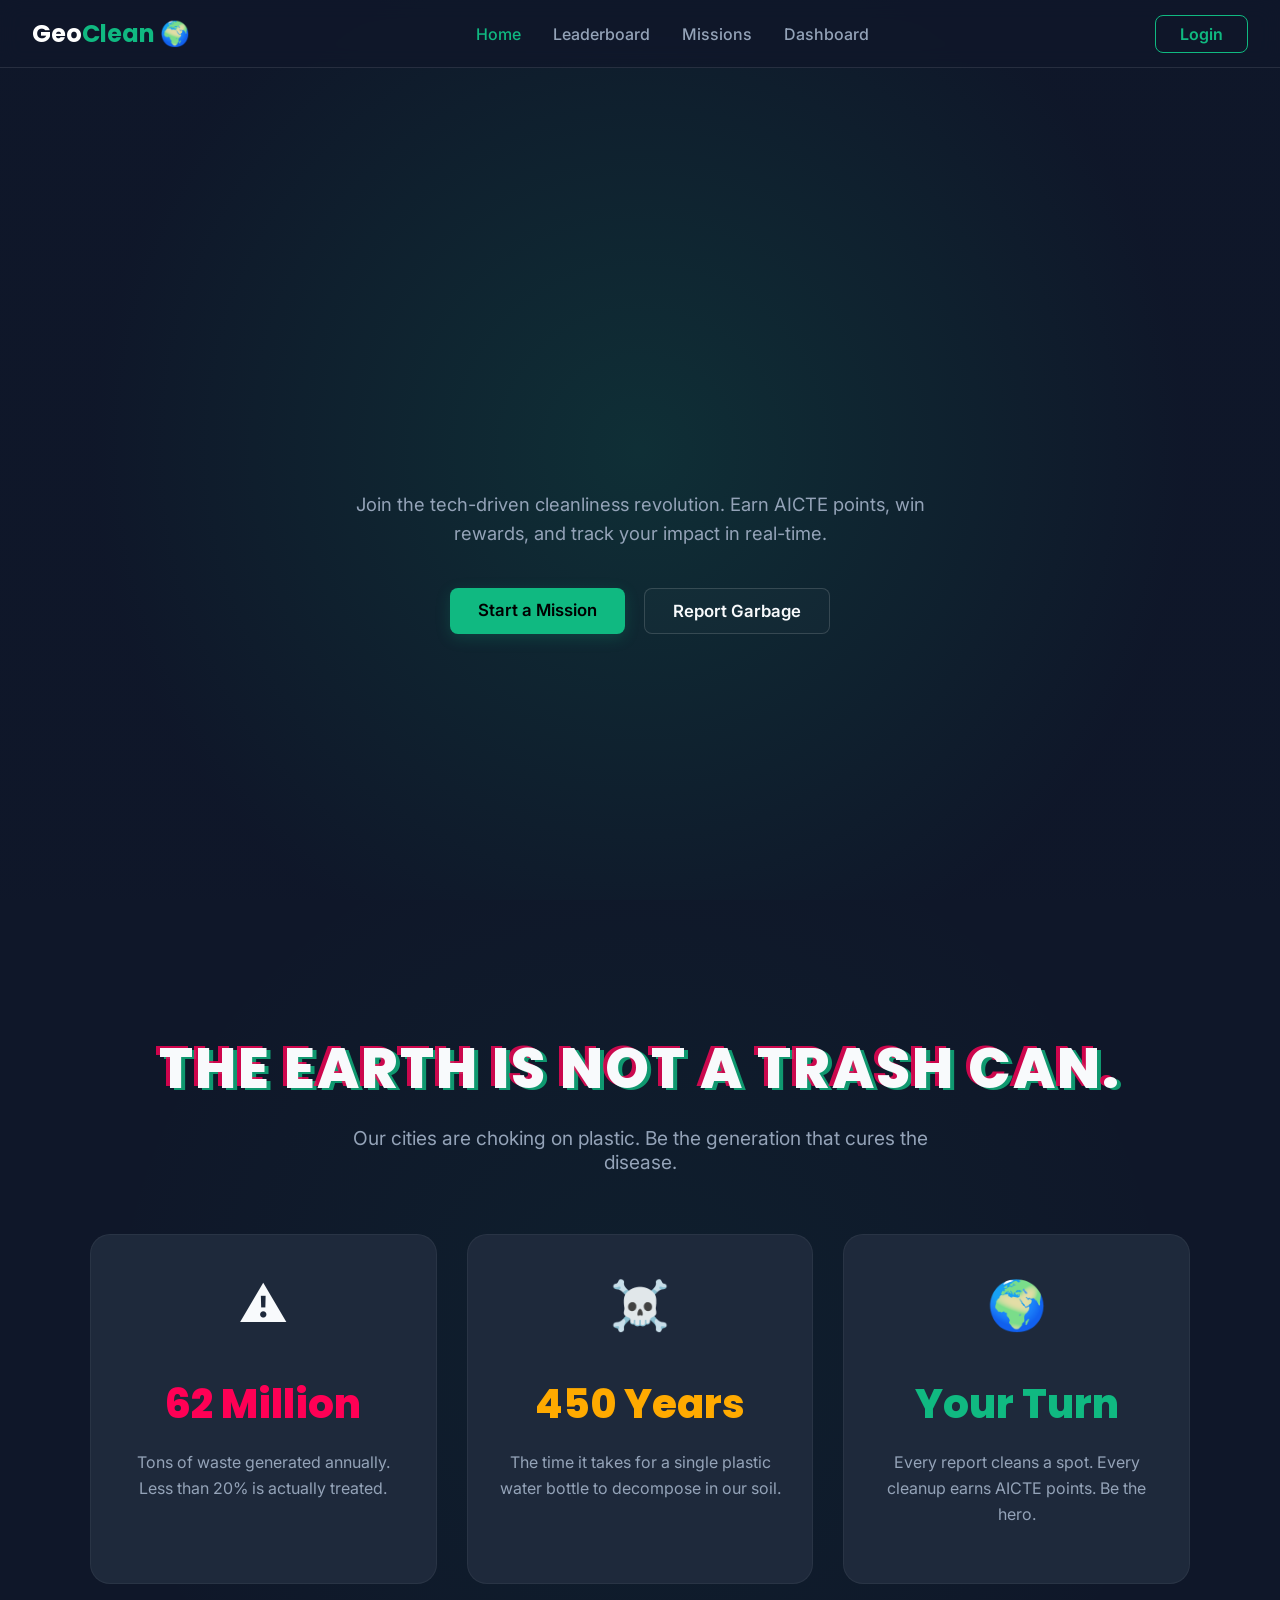
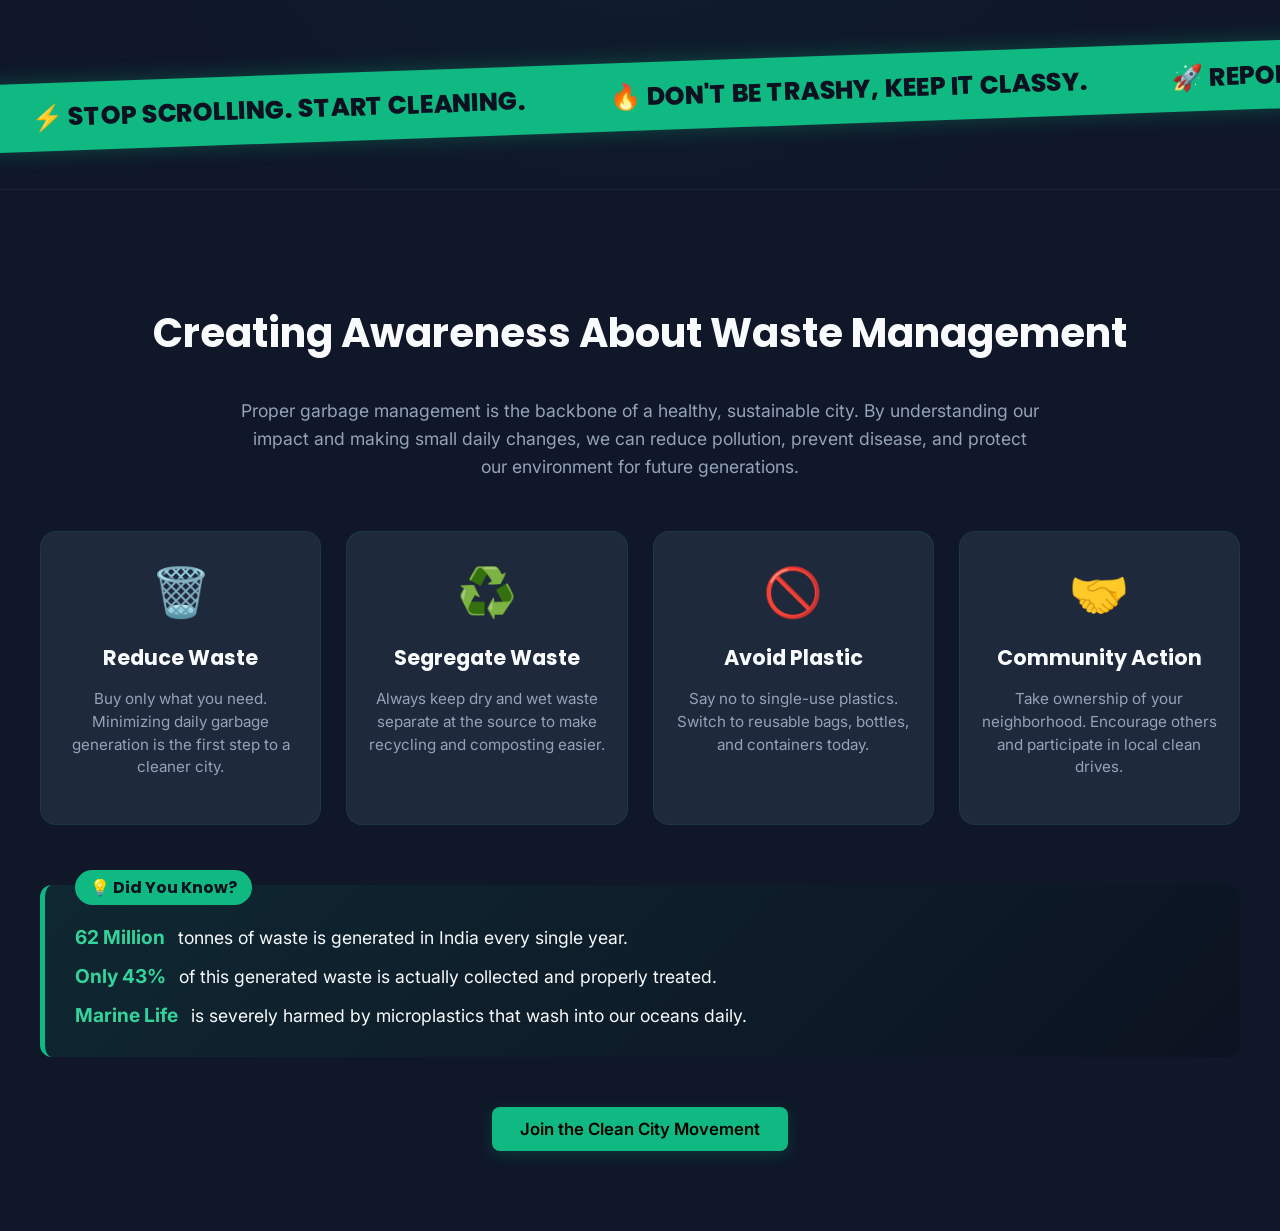
==== commit 0846e4ef: "feat/fix: Extensive iteration updates - UI zooming, strict AI checks, DB coalesce" ====
--- a/index.html
+++ b/index.html
@@ -19,44 +19,74 @@
   </head>
   <body>
     <nav class="navbar">
-      <div class="logo">Geo<span class="highlight">Clean</span> 🌍</div>
+      <div class="nav-left">
+        <button class="hamburger-menu">☰</button>
+        <div class="logo">
+          <a href="index.html" style="text-decoration: none; color: white">
+            Geo<span class="highlight">Clean</span> 🌍
+          </a>
+        </div>
+      </div>
       <div class="nav-links">
-        <a href="#home" class="active">Home</a>
+        <a href="index.html" class="active">Home</a>
         <a href="leaderboard.html">Leaderboard</a>
         <a href="missions.html">Missions</a>
-        <a href="dashboard.html">Dashboard</a>
-      </div>
-      <a href="auth.html" class="login-btn" style="text-decoration: none">Login / Sign Up</a>
+        <a href="#" id="dashboard-link">Dashboard</a>
+      </div>
+      <div id="auth-container"></div>
     </nav>
 
     <section class="hero-container" id="home">
       <div class="glow-blob"></div>
       <div class="hero-content">
-
         <div class="headline-wrapper">
           <div class="slogan-slide slide-1">
-            <h1>Clean Your City.<br /><span class="gradient-text">Build Your Legacy.</span></h1>
+            <h1>
+              Clean Your City.<br /><span class="gradient-text"
+                >Build Your Legacy.</span
+              >
+            </h1>
           </div>
           <div class="slogan-slide slide-2">
-            <h1>Spot the Waste.<br /><span class="gradient-text">Spark the Change.</span></h1>
+            <h1>
+              Spot the Waste.<br /><span class="gradient-text"
+                >Spark the Change.</span
+              >
+            </h1>
           </div>
           <div class="slogan-slide slide-3">
-            <h1>Report. Clean.<br /><span class="gradient-text">Celebrate.</span></h1>
+            <h1>
+              Report. Clean.<br /><span class="gradient-text">Celebrate.</span>
+            </h1>
           </div>
           <div class="slogan-slide slide-4">
-            <h1>Together for a<br /><span class="gradient-text">Trash-Free Tomorrow.</span></h1>
+            <h1>
+              Together for a<br /><span class="gradient-text"
+                >Trash-Free Tomorrow.</span
+              >
+            </h1>
           </div>
           <div class="slogan-slide slide-5">
-            <h1>Your Click Can<br /><span class="gradient-text">Clean the City.</span></h1>
+            <h1>
+              Your Click Can<br /><span class="gradient-text"
+                >Clean the City.</span
+              >
+            </h1>
           </div>
           <div class="slogan-slide slide-6">
-            <h1>Turn Garbage<br /><span class="gradient-text">Into Glory.</span></h1>
+            <h1>
+              Turn Garbage<br /><span class="gradient-text">Into Glory.</span>
+            </h1>
           </div>
           <div class="slogan-slide slide-7">
-            <h1>Be the Hero<br /><span class="gradient-text">Your City Needs.</span></h1>
-          </div>
-        </div>
-        
+            <h1>
+              Be the Hero<br /><span class="gradient-text"
+                >Your City Needs.</span
+              >
+            </h1>
+          </div>
+        </div>
+
         <p class="hero-subtext">
           Join the tech-driven cleanliness revolution. Earn AICTE points, win
           rewards, and track your impact in real-time.
@@ -64,32 +94,45 @@
 
         <div class="cta-buttons">
           <a href="missions.html" class="btn-primary">Start a Mission</a>
-          <button class="btn-secondary">Report Garbage</button>
+          <a href="report.html" class="btn-secondary">Report Garbage</a>
         </div>
       </div>
     </section>
 
     <section class="awareness-section">
       <div class="awareness-header">
-        <h2 class="glitch-title" data-text="THE EARTH IS NOT A TRASH CAN.">THE EARTH IS NOT A TRASH CAN.</h2>
-        <p class="awareness-subtitle">Our cities are choking on plastic. Be the generation that cures the disease.</p>
+        <h2 class="glitch-title" data-text="THE EARTH IS NOT A TRASH CAN.">
+          THE EARTH IS NOT A TRASH CAN.
+        </h2>
+        <p class="awareness-subtitle">
+          Our cities are choking on plastic. Be the generation that cures the
+          disease.
+        </p>
       </div>
 
       <div class="impact-grid">
         <div class="impact-card danger-glow">
           <div class="icon-wrapper">⚠️</div>
           <h3 class="impact-number">62 Million</h3>
-          <p class="impact-text">Tons of waste generated annually. Less than 20% is actually treated.</p>
+          <p class="impact-text">
+            Tons of waste generated annually. Less than 20% is actually treated.
+          </p>
         </div>
         <div class="impact-card warning-glow">
           <div class="icon-wrapper">☠️</div>
           <h3 class="impact-number">450 Years</h3>
-          <p class="impact-text">The time it takes for a single plastic water bottle to decompose in our soil.</p>
+          <p class="impact-text">
+            The time it takes for a single plastic water bottle to decompose in
+            our soil.
+          </p>
         </div>
         <div class="impact-card action-glow">
           <div class="icon-wrapper">🌍</div>
           <h3 class="impact-number">Your Turn</h3>
-          <p class="impact-text">Every report cleans a spot. Every cleanup earns AICTE points. Be the hero.</p>
+          <p class="impact-text">
+            Every report cleans a spot. Every cleanup earns AICTE points. Be the
+            hero.
+          </p>
         </div>
       </div>
 
@@ -110,11 +153,14 @@
     <section id="awareness" class="edu-awareness-section">
       <div class="container">
         <div class="section-header text-center">
-          <h2 class="section-title">Creating Awareness About Waste Management</h2>
+          <h2 class="section-title">
+            Creating Awareness About Waste Management
+          </h2>
           <p class="section-description">
-            Proper garbage management is the backbone of a healthy, sustainable city. 
-            By understanding our impact and making small daily changes, we can reduce pollution, 
-            prevent disease, and protect our environment for future generations.
+            Proper garbage management is the backbone of a healthy, sustainable
+            city. By understanding our impact and making small daily changes, we
+            can reduce pollution, prevent disease, and protect our environment
+            for future generations.
           </p>
         </div>
 
@@ -122,22 +168,34 @@
           <div class="awareness-card">
             <div class="card-icon">🗑️</div>
             <h3>Reduce Waste</h3>
-            <p>Buy only what you need. Minimizing daily garbage generation is the first step to a cleaner city.</p>
+            <p>
+              Buy only what you need. Minimizing daily garbage generation is the
+              first step to a cleaner city.
+            </p>
           </div>
           <div class="awareness-card">
             <div class="card-icon">♻️</div>
             <h3>Segregate Waste</h3>
-            <p>Always keep dry and wet waste separate at the source to make recycling and composting easier.</p>
+            <p>
+              Always keep dry and wet waste separate at the source to make
+              recycling and composting easier.
+            </p>
           </div>
           <div class="awareness-card">
             <div class="card-icon">🚫</div>
             <h3>Avoid Plastic</h3>
-            <p>Say no to single-use plastics. Switch to reusable bags, bottles, and containers today.</p>
+            <p>
+              Say no to single-use plastics. Switch to reusable bags, bottles,
+              and containers today.
+            </p>
           </div>
           <div class="awareness-card">
             <div class="card-icon">🤝</div>
             <h3>Community Action</h3>
-            <p>Take ownership of your neighborhood. Encourage others and participate in local clean drives.</p>
+            <p>
+              Take ownership of your neighborhood. Encourage others and
+              participate in local clean drives.
+            </p>
           </div>
         </div>
 
@@ -146,24 +204,53 @@
           <div class="facts-container">
             <div class="fact-item">
               <span class="fact-highlight">62 Million</span>
-              <span>tonnes of waste is generated in India every single year.</span>
+              <span
+                >tonnes of waste is generated in India every single year.</span
+              >
             </div>
             <div class="fact-item">
               <span class="fact-highlight">Only 43%</span>
-              <span>of this generated waste is actually collected and properly treated.</span>
+              <span
+                >of this generated waste is actually collected and properly
+                treated.</span
+              >
             </div>
             <div class="fact-item">
               <span class="fact-highlight">Marine Life</span>
-              <span>is severely harmed by microplastics that wash into our oceans daily.</span>
+              <span
+                >is severely harmed by microplastics that wash into our oceans
+                daily.</span
+              >
             </div>
           </div>
         </div>
 
         <div class="text-center cta-container">
-          <a href="missions.html" class="btn-primary pulse-btn" style="text-decoration: none; display: inline-block;">Join the Clean City Movement</a>
+          <a
+            href="missions.html"
+            class="btn-primary pulse-btn"
+            style="text-decoration: none; display: inline-block"
+            >Join the Clean City Movement</a
+          >
         </div>
       </div>
     </section>
-
+    <script>
+      const dashboardLink = document.getElementById("dashboard-link");
+
+      dashboardLink.addEventListener("click", function (e) {
+        const user = localStorage.getItem("user") || sessionStorage.getItem("user");
+
+        if (!user) {
+          e.preventDefault();
+          alert("Please login to access dashboard");
+          window.location.href = "auth.html";
+        } else {
+          window.location.href = "Dashboard.html";
+        }
+      });
+    </script>
+    <script src="js/notifications.js"></script>
+    <script src="js/nav.js"></script>
   </body>
-</html>+</html>
--- a/css/components.css
+++ b/css/components.css
@@ -57,3 +57,82 @@
   background: var(--primary-green);
   color: #000;
 }
+
+.nav-left {
+  display: flex;
+  align-items: center;
+  gap: 15px;
+}
+
+.hamburger-menu {
+  display: none;
+  font-size: 1.8rem;
+  color: var(--text-white);
+  cursor: pointer;
+  background: none;
+  border: none;
+  padding: 0;
+}
+
+.nav-avatar {
+  background: rgba(16, 185, 129, 0.2);
+  border: 2px solid var(--neon-green);
+  width: 38px;
+  height: 38px;
+  display: flex;
+  justify-content: center;
+  align-items: center;
+  border-radius: 50%;
+  font-size: 1.3rem;
+  cursor: pointer;
+  transition: transform 0.2s ease;
+}
+
+.nav-avatar:hover {
+  transform: scale(1.1);
+  box-shadow: 0 0 10px rgba(16, 185, 129, 0.3);
+}
+
+@media (max-width: 768px) {
+  .hamburger-menu {
+    display: block;
+  }
+  
+  .navbar {
+    flex-direction: row;
+    justify-content: space-between;
+    padding: 15px 20px;
+    align-items: center;
+  }
+
+  .nav-links {
+    position: absolute;
+    top: 70px;
+    left: 0;
+    width: 100%;
+    background: rgba(15, 23, 42, 0.95);
+    flex-direction: column;
+    gap: 0;
+    backdrop-filter: blur(20px);
+    border-bottom: 1px solid rgba(255,255,255,0.1);
+    transform: translateY(-150%);
+    opacity: 0;
+    transition: all 0.3s ease;
+    z-index: 999;
+    pointer-events: none;
+  }
+
+  .nav-links.active {
+    transform: translateY(0);
+    opacity: 1;
+    pointer-events: auto;
+  }
+
+  .nav-links a {
+    padding: 20px;
+    text-align: center;
+    border-bottom: 1px solid rgba(255,255,255,0.05);
+    width: 100%;
+    display: block;
+  }
+}
--- a/css/index.css
+++ b/css/index.css
@@ -357,4 +357,8 @@
   .did-you-know-banner { padding: 30px 20px 20px 20px; }
   .dyk-badge { left: 20px; }
   .cta-buttons { flex-direction: column; }
+  .impact-cards-container { 
+    flex-direction: column; 
+    gap: 20px;
+  }
 }
